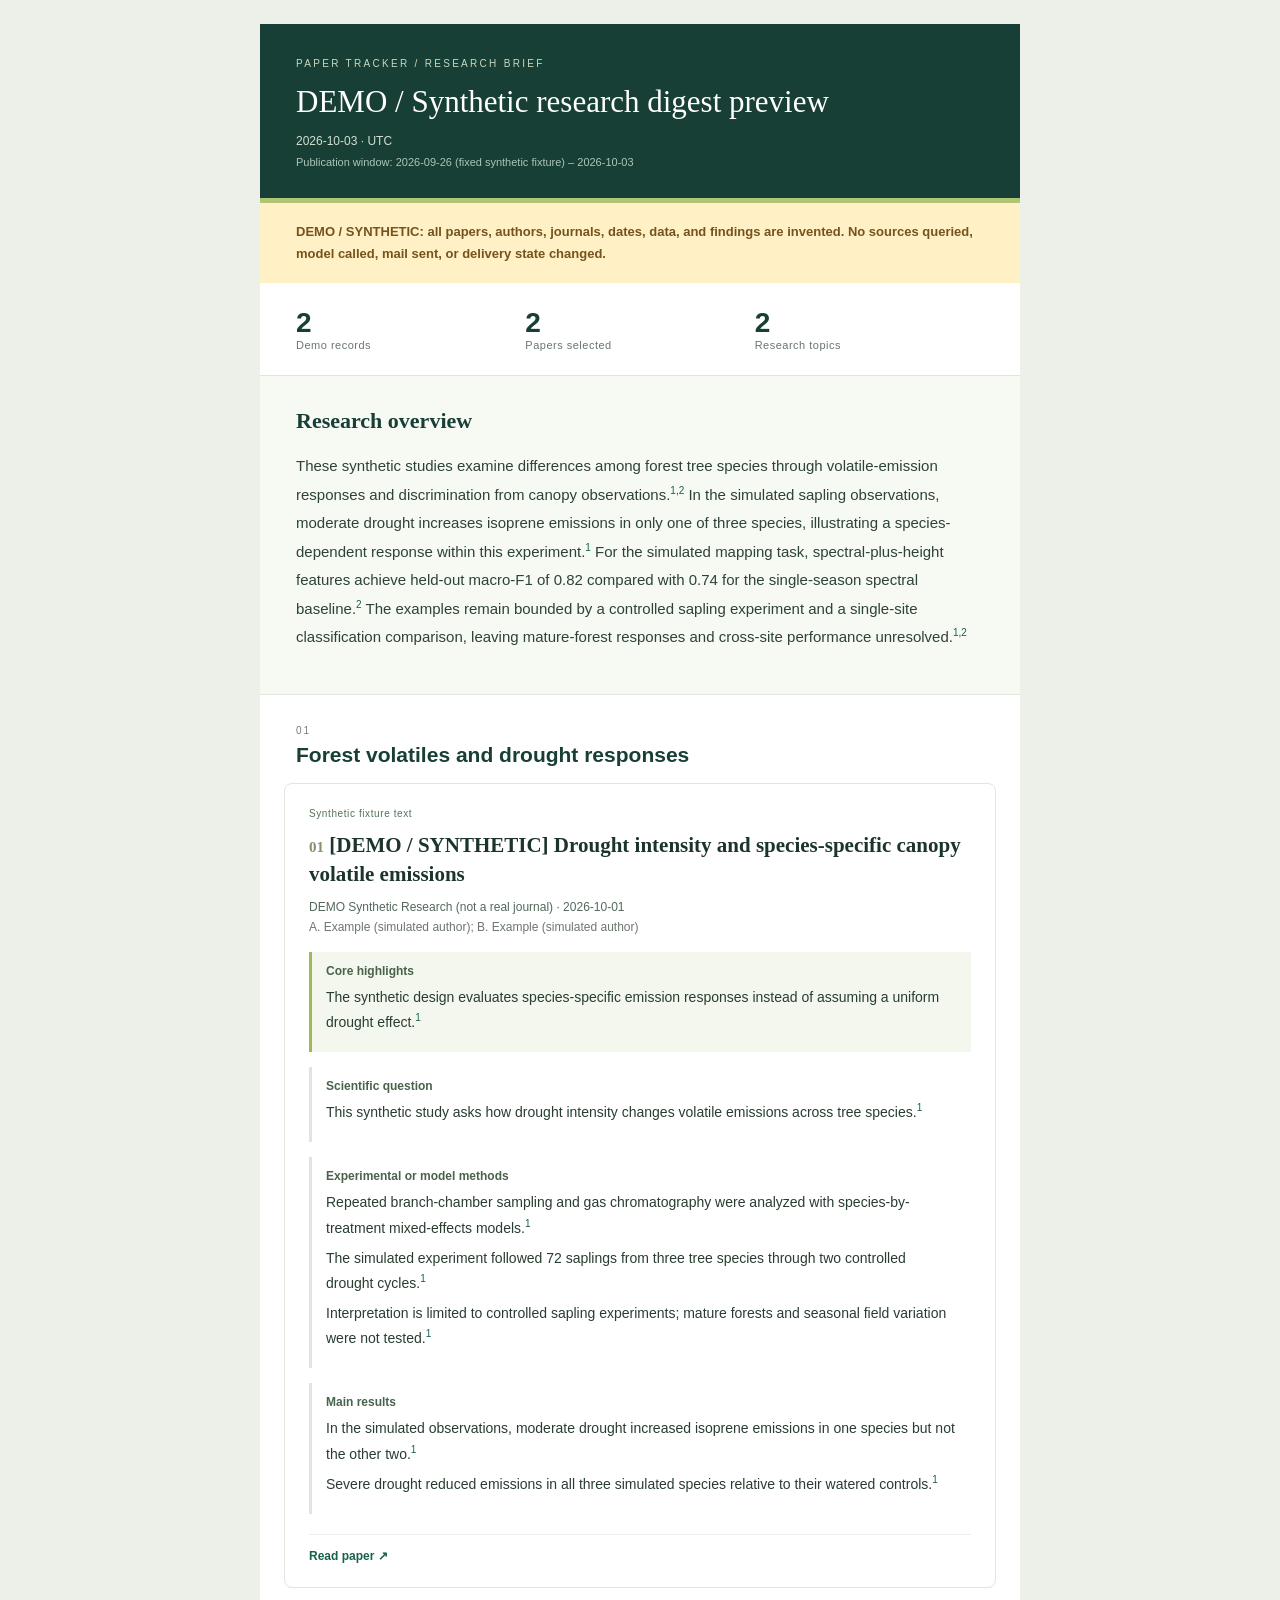
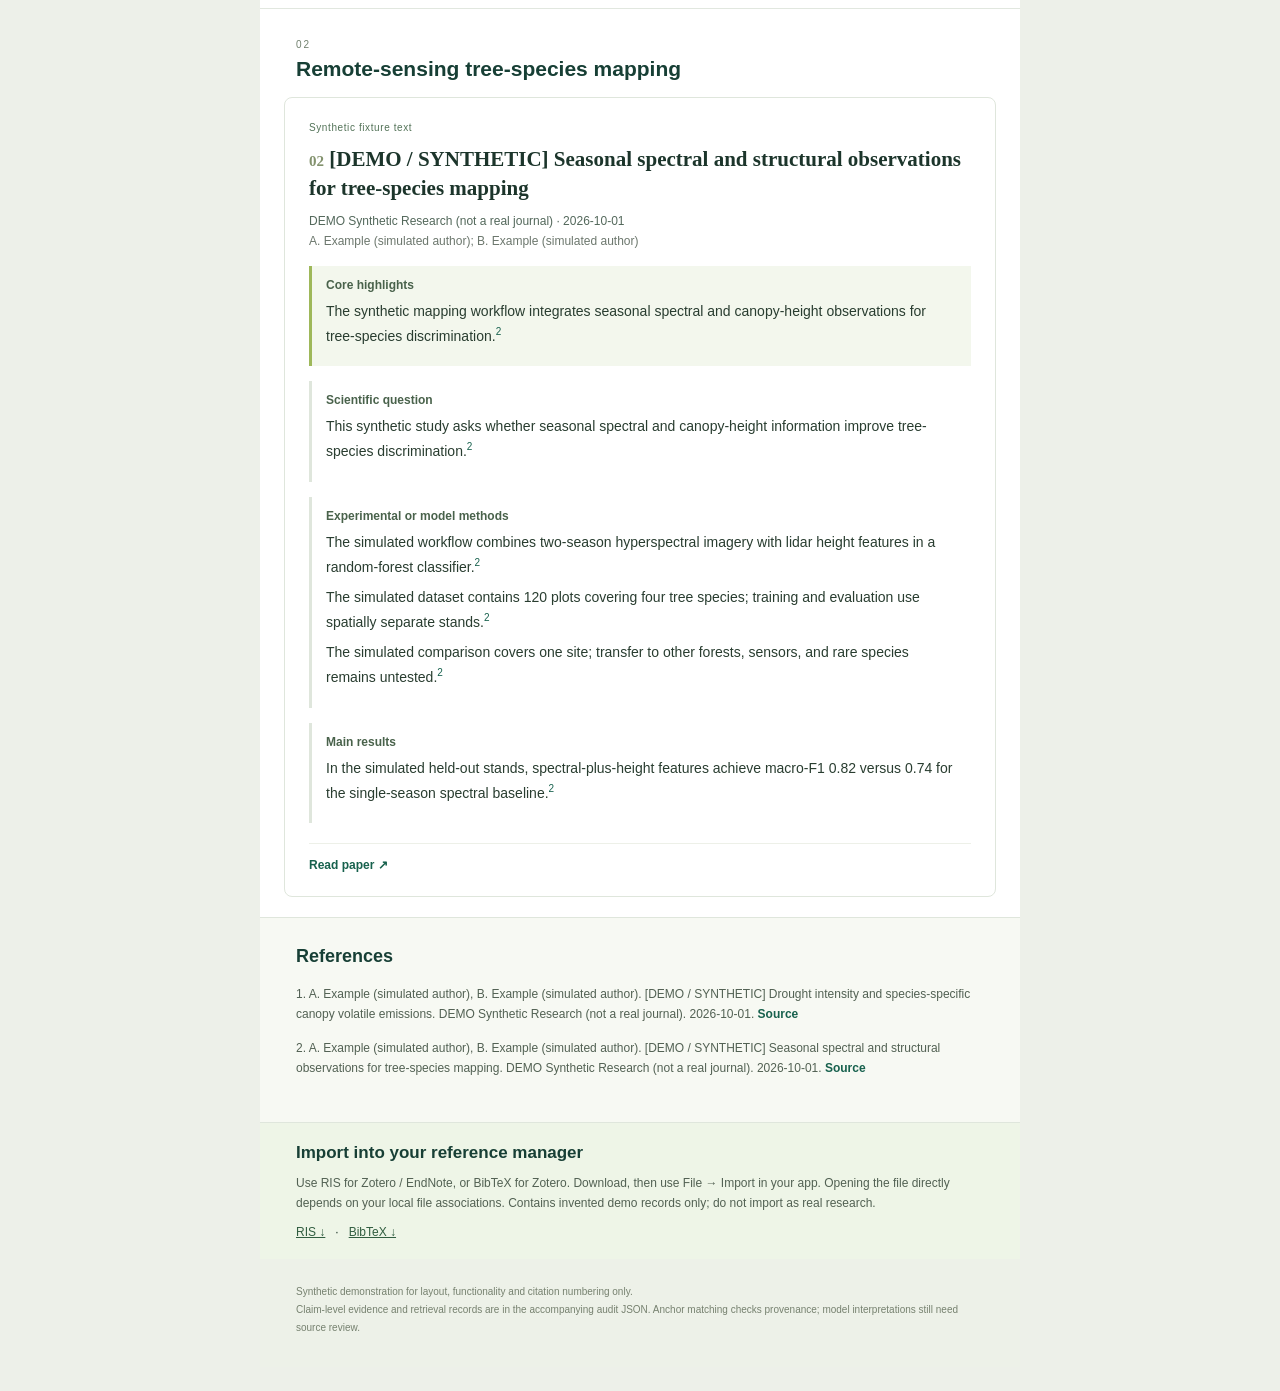
==== docs/preview/demo.en.html @ ffe812c1 "Release v2.1: topic calendars, required LLM setup, reference exports and live demo" ====
<!doctype html><html lang="en"><head><meta charset="utf-8" /><meta name="viewport" content="width=device-width, initial-scale=1" /><title>DEMO / Synthetic research digest preview</title></head><body style="margin:0;padding:0;background:#edf0e9;font-family:Arial,Helvetica,'Microsoft YaHei',sans-serif;color:#233a2c;overflow-wrap:anywhere;word-wrap:break-word"><div style="display:none;font-size:1px;line-height:1px;max-height:0;max-width:0;overflow:hidden;opacity:0">DEMO / Synthetic research digest preview · 2026-10-03 · UTC</div><table role="presentation" width="100%" cellpadding="0" cellspacing="0" style="background:#edf0e9"><tr><td align="center" style="padding:24px 8px"><table role="presentation" width="760" cellpadding="0" cellspacing="0" style="width:100%;max-width:760px;background:#ffffff;border-collapse:separate;table-layout:fixed"><tr><td style="padding:34px 36px 30px;background:#173f35;color:#ffffff;border-bottom:5px solid #b0c573"><p style="margin:0 0 13px;font-size:10px;letter-spacing:2.3px;color:#c9d8bd">PAPER TRACKER / RESEARCH BRIEF</p><h1 style="margin:0 0 12px;font-family:Georgia,'Microsoft YaHei',serif;font-size:31px;line-height:1.3;font-weight:500">DEMO / Synthetic research digest preview</h1><p style="margin:0 0 8px;color:#d5dfd0;font-size:12px">2026-10-03 · UTC</p><p style="margin:0;color:#acc6b4;font-size:11px">Publication window: 2026-09-26 (fixed synthetic fixture) – 2026-10-03</p></td></tr><tr><td style="padding:18px 36px;background:#fff0c5;color:#76531c;font-size:13px;line-height:1.7"><strong>DEMO / SYNTHETIC: all papers, authors, journals, dates, data, and findings are invented. No sources queried, model called, mail sent, or delivery state changed.</strong></td></tr><tr><td style="padding:24px 36px;border-bottom:1px solid #e1e7df"><table role="presentation" width="100%" cellpadding="0" cellspacing="0"><tr><td width="33%" style="vertical-align:top"><div style="font-size:28px;font-weight:700;color:#173f35">2</div><div style="font-size:11px;color:#68766d;letter-spacing:.5px">Demo records</div></td><td width="33%" style="vertical-align:top"><div style="font-size:28px;font-weight:700;color:#173f35">2</div><div style="font-size:11px;color:#68766d;letter-spacing:.5px">Papers selected</div></td><td width="33%" style="vertical-align:top"><div style="font-size:28px;font-weight:700;color:#173f35">2</div><div style="font-size:11px;color:#68766d;letter-spacing:.5px">Research topics</div></td></tr></table></td></tr><tr><td style="padding:32px 36px 28px;background:#f7f9f3"><h2 style="margin:0 0 18px;color:#173f35;font-size:22px;font-family:Georgia,serif">Research overview</h2><p style="margin:0 0 14px;line-height:1.9;font-size:15px;color:#2d4238">These synthetic studies examine differences among forest tree species through volatile-emission responses and discrimination from canopy observations.<sup style="font-size:10px;line-height:0;vertical-align:super"><a href="#ref-1" style="color:#17614d;text-decoration:none">1</a>,<a href="#ref-2" style="color:#17614d;text-decoration:none">2</a></sup> In the simulated sapling observations, moderate drought increases isoprene emissions in only one of three species, illustrating a species-dependent response within this experiment.<sup style="font-size:10px;line-height:0;vertical-align:super"><a href="#ref-1" style="color:#17614d;text-decoration:none">1</a></sup> For the simulated mapping task, spectral-plus-height features achieve held-out macro-F1 of 0.82 compared with 0.74 for the single-season spectral baseline.<sup style="font-size:10px;line-height:0;vertical-align:super"><a href="#ref-2" style="color:#17614d;text-decoration:none">2</a></sup> The examples remain bounded by a controlled sapling experiment and a single-site classification comparison, leaving mature-forest responses and cross-site performance unresolved.<sup style="font-size:10px;line-height:0;vertical-align:super"><a href="#ref-1" style="color:#17614d;text-decoration:none">1</a>,<a href="#ref-2" style="color:#17614d;text-decoration:none">2</a></sup></p></td></tr><tr><td style="padding:30px 36px 16px;border-top:1px solid #e1e7df"><div style="font-size:10px;color:#71806e;letter-spacing:2px">01</div><h2 style="margin:7px 0 0;font-size:21px;color:#173f35">Forest volatiles and drought responses</h2></td></tr><tr><td style="padding:0 24px 20px"><table role="presentation" width="100%" cellpadding="0" cellspacing="0" style="border:1px solid #dfe6dc;background:#ffffff;border-radius:8px"><tr><td style="padding:24px"><div style="font-size:10px;letter-spacing:.6px;color:#527257;margin-bottom:12px">Synthetic fixture text</div><h3 style="margin:0 0 10px;font-family:Georgia,serif;font-size:21px;line-height:1.4;color:#1c352b"><span style="color:#83926e;font-size:15px">01</span> <a href="https://example.org/demo/forest-bvoc" style="color:#1c352b;text-decoration:none">[DEMO / SYNTHETIC] Drought intensity and species-specific canopy volatile emissions</a></h3><p style="margin:0 0 6px;font-size:12px;color:#53685b">DEMO Synthetic Research (not a real journal) · 2026-10-01</p><p style="margin:0 0 18px;font-size:12px;color:#6c776d">A. Example (simulated author); B. Example (simulated author)</p><div style="margin:15px 0;padding:12px 14px;border-left:3px solid #9eb85a;background:#f3f7ed;"><h4 style="margin:0 0 7px;font-size:12px;color:#49624b">Core highlights</h4><p style="margin:5px 0;font-size:14px;line-height:1.8;color:#293d30">The synthetic design evaluates species-specific emission responses instead of assuming a uniform drought effect.<sup style="font-size:10px;line-height:0;vertical-align:super"><a href="#ref-1" style="color:#17614d;text-decoration:none">1</a></sup></p></div><div style="margin:15px 0;padding:12px 14px;border-left:3px solid #dfe6dc;"><h4 style="margin:0 0 7px;font-size:12px;color:#49624b">Scientific question</h4><p style="margin:5px 0;font-size:14px;line-height:1.8;color:#293d30">This synthetic study asks how drought intensity changes volatile emissions across tree species.<sup style="font-size:10px;line-height:0;vertical-align:super"><a href="#ref-1" style="color:#17614d;text-decoration:none">1</a></sup></p></div><div style="margin:15px 0;padding:12px 14px;border-left:3px solid #dfe6dc;"><h4 style="margin:0 0 7px;font-size:12px;color:#49624b">Experimental or model methods</h4><p style="margin:5px 0;font-size:14px;line-height:1.8;color:#293d30">Repeated branch-chamber sampling and gas chromatography were analyzed with species-by-treatment mixed-effects models.<sup style="font-size:10px;line-height:0;vertical-align:super"><a href="#ref-1" style="color:#17614d;text-decoration:none">1</a></sup></p><p style="margin:5px 0;font-size:14px;line-height:1.8;color:#293d30">The simulated experiment followed 72 saplings from three tree species through two controlled drought cycles.<sup style="font-size:10px;line-height:0;vertical-align:super"><a href="#ref-1" style="color:#17614d;text-decoration:none">1</a></sup></p><p style="margin:5px 0;font-size:14px;line-height:1.8;color:#293d30">Interpretation is limited to controlled sapling experiments; mature forests and seasonal field variation were not tested.<sup style="font-size:10px;line-height:0;vertical-align:super"><a href="#ref-1" style="color:#17614d;text-decoration:none">1</a></sup></p></div><div style="margin:15px 0;padding:12px 14px;border-left:3px solid #dfe6dc;"><h4 style="margin:0 0 7px;font-size:12px;color:#49624b">Main results</h4><p style="margin:5px 0;font-size:14px;line-height:1.8;color:#293d30">In the simulated observations, moderate drought increased isoprene emissions in one species but not the other two.<sup style="font-size:10px;line-height:0;vertical-align:super"><a href="#ref-1" style="color:#17614d;text-decoration:none">1</a></sup></p><p style="margin:5px 0;font-size:14px;line-height:1.8;color:#293d30">Severe drought reduced emissions in all three simulated species relative to their watered controls.<sup style="font-size:10px;line-height:0;vertical-align:super"><a href="#ref-1" style="color:#17614d;text-decoration:none">1</a></sup></p></div><p style="margin:20px 0 0;padding-top:14px;border-top:1px solid #edf0e8;font-size:12px"><a href="https://example.org/demo/forest-bvoc" style="color:#17614d;text-decoration:none;font-weight:600">Read paper ↗</a></p></td></tr></table></td></tr><tr><td style="padding:30px 36px 16px;border-top:1px solid #e1e7df"><div style="font-size:10px;color:#71806e;letter-spacing:2px">02</div><h2 style="margin:7px 0 0;font-size:21px;color:#173f35">Remote-sensing tree-species mapping</h2></td></tr><tr><td style="padding:0 24px 20px"><table role="presentation" width="100%" cellpadding="0" cellspacing="0" style="border:1px solid #dfe6dc;background:#ffffff;border-radius:8px"><tr><td style="padding:24px"><div style="font-size:10px;letter-spacing:.6px;color:#527257;margin-bottom:12px">Synthetic fixture text</div><h3 style="margin:0 0 10px;font-family:Georgia,serif;font-size:21px;line-height:1.4;color:#1c352b"><span style="color:#83926e;font-size:15px">02</span> <a href="https://example.org/demo/canopy-species" style="color:#1c352b;text-decoration:none">[DEMO / SYNTHETIC] Seasonal spectral and structural observations for tree-species mapping</a></h3><p style="margin:0 0 6px;font-size:12px;color:#53685b">DEMO Synthetic Research (not a real journal) · 2026-10-01</p><p style="margin:0 0 18px;font-size:12px;color:#6c776d">A. Example (simulated author); B. Example (simulated author)</p><div style="margin:15px 0;padding:12px 14px;border-left:3px solid #9eb85a;background:#f3f7ed;"><h4 style="margin:0 0 7px;font-size:12px;color:#49624b">Core highlights</h4><p style="margin:5px 0;font-size:14px;line-height:1.8;color:#293d30">The synthetic mapping workflow integrates seasonal spectral and canopy-height observations for tree-species discrimination.<sup style="font-size:10px;line-height:0;vertical-align:super"><a href="#ref-2" style="color:#17614d;text-decoration:none">2</a></sup></p></div><div style="margin:15px 0;padding:12px 14px;border-left:3px solid #dfe6dc;"><h4 style="margin:0 0 7px;font-size:12px;color:#49624b">Scientific question</h4><p style="margin:5px 0;font-size:14px;line-height:1.8;color:#293d30">This synthetic study asks whether seasonal spectral and canopy-height information improve tree-species discrimination.<sup style="font-size:10px;line-height:0;vertical-align:super"><a href="#ref-2" style="color:#17614d;text-decoration:none">2</a></sup></p></div><div style="margin:15px 0;padding:12px 14px;border-left:3px solid #dfe6dc;"><h4 style="margin:0 0 7px;font-size:12px;color:#49624b">Experimental or model methods</h4><p style="margin:5px 0;font-size:14px;line-height:1.8;color:#293d30">The simulated workflow combines two-season hyperspectral imagery with lidar height features in a random-forest classifier.<sup style="font-size:10px;line-height:0;vertical-align:super"><a href="#ref-2" style="color:#17614d;text-decoration:none">2</a></sup></p><p style="margin:5px 0;font-size:14px;line-height:1.8;color:#293d30">The simulated dataset contains 120 plots covering four tree species; training and evaluation use spatially separate stands.<sup style="font-size:10px;line-height:0;vertical-align:super"><a href="#ref-2" style="color:#17614d;text-decoration:none">2</a></sup></p><p style="margin:5px 0;font-size:14px;line-height:1.8;color:#293d30">The simulated comparison covers one site; transfer to other forests, sensors, and rare species remains untested.<sup style="font-size:10px;line-height:0;vertical-align:super"><a href="#ref-2" style="color:#17614d;text-decoration:none">2</a></sup></p></div><div style="margin:15px 0;padding:12px 14px;border-left:3px solid #dfe6dc;"><h4 style="margin:0 0 7px;font-size:12px;color:#49624b">Main results</h4><p style="margin:5px 0;font-size:14px;line-height:1.8;color:#293d30">In the simulated held-out stands, spectral-plus-height features achieve macro-F1 0.82 versus 0.74 for the single-season spectral baseline.<sup style="font-size:10px;line-height:0;vertical-align:super"><a href="#ref-2" style="color:#17614d;text-decoration:none">2</a></sup></p></div><p style="margin:20px 0 0;padding-top:14px;border-top:1px solid #edf0e8;font-size:12px"><a href="https://example.org/demo/canopy-species" style="color:#17614d;text-decoration:none;font-weight:600">Read paper ↗</a></p></td></tr></table></td></tr><tr><td style="padding:28px 36px 30px;background:#f7f9f3;border-top:1px solid #dfe6dc"><h2 style="margin:0 0 17px;font-size:18px;color:#173f35">References</h2><p id="ref-1" style="margin:0 0 13px;font-size:12px;line-height:1.7;color:#526153">1. A. Example (simulated author), B. Example (simulated author). [DEMO / SYNTHETIC] Drought intensity and species-specific canopy volatile emissions. DEMO Synthetic Research (not a real journal). 2026-10-01. <a href="https://example.org/demo/forest-bvoc" style="color:#17614d;text-decoration:none;font-weight:600">Source</a></p><p id="ref-2" style="margin:0 0 13px;font-size:12px;line-height:1.7;color:#526153">2. A. Example (simulated author), B. Example (simulated author). [DEMO / SYNTHETIC] Seasonal spectral and structural observations for tree-species mapping. DEMO Synthetic Research (not a real journal). 2026-10-01. <a href="https://example.org/demo/canopy-species" style="color:#17614d;text-decoration:none;font-weight:600">Source</a></p></td></tr><tr><td style="padding:20px 36px;background:#eef5e7;border-top:1px solid #dfe6dc"><h2 style="margin:0 0 10px;font-size:17px;color:#173f35">Import into your reference manager</h2><p style="margin:0 0 12px;font-size:12px;line-height:1.7;color:#526153">Use RIS for Zotero / EndNote, or BibTeX for Zotero. Download, then use File → Import in your app. Opening the file directly depends on your local file associations. Contains invented demo records only; do not import as real research.</p><p style="margin:0;font-size:12px;overflow-wrap:anywhere"><a download href="demo.en.ris" style="color:#315d40">RIS ↓</a> &nbsp; · &nbsp; <a download href="demo.en.bib" style="color:#315d40">BibTeX ↓</a></p></td></tr><tr><td style="padding:24px 36px 30px;background:#edf1e8;font-size:10px;line-height:1.8;color:#76816f">Synthetic demonstration for layout, functionality and citation numbering only.<br />Claim-level evidence and retrieval records are in the accompanying audit JSON. Anchor matching checks provenance; model interpretations still need source review.</td></tr></table></td></tr></table></body></html>
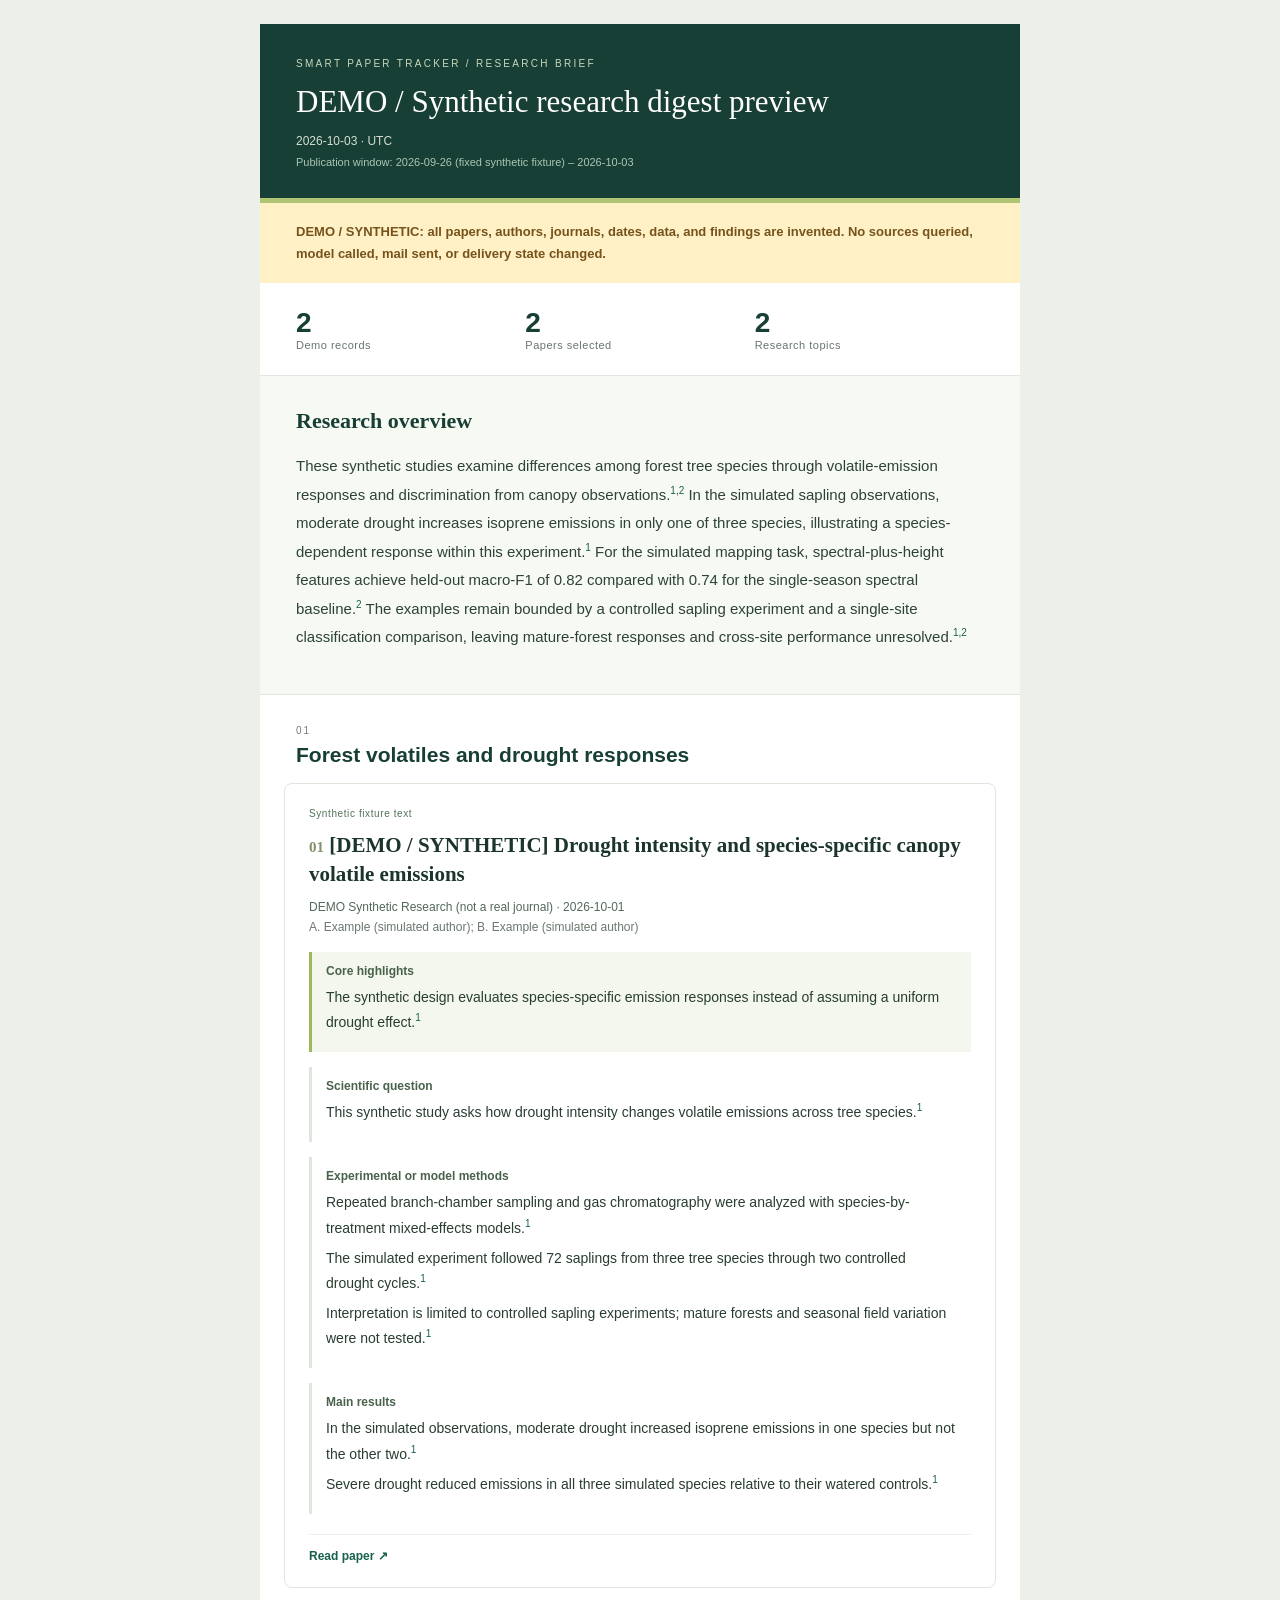
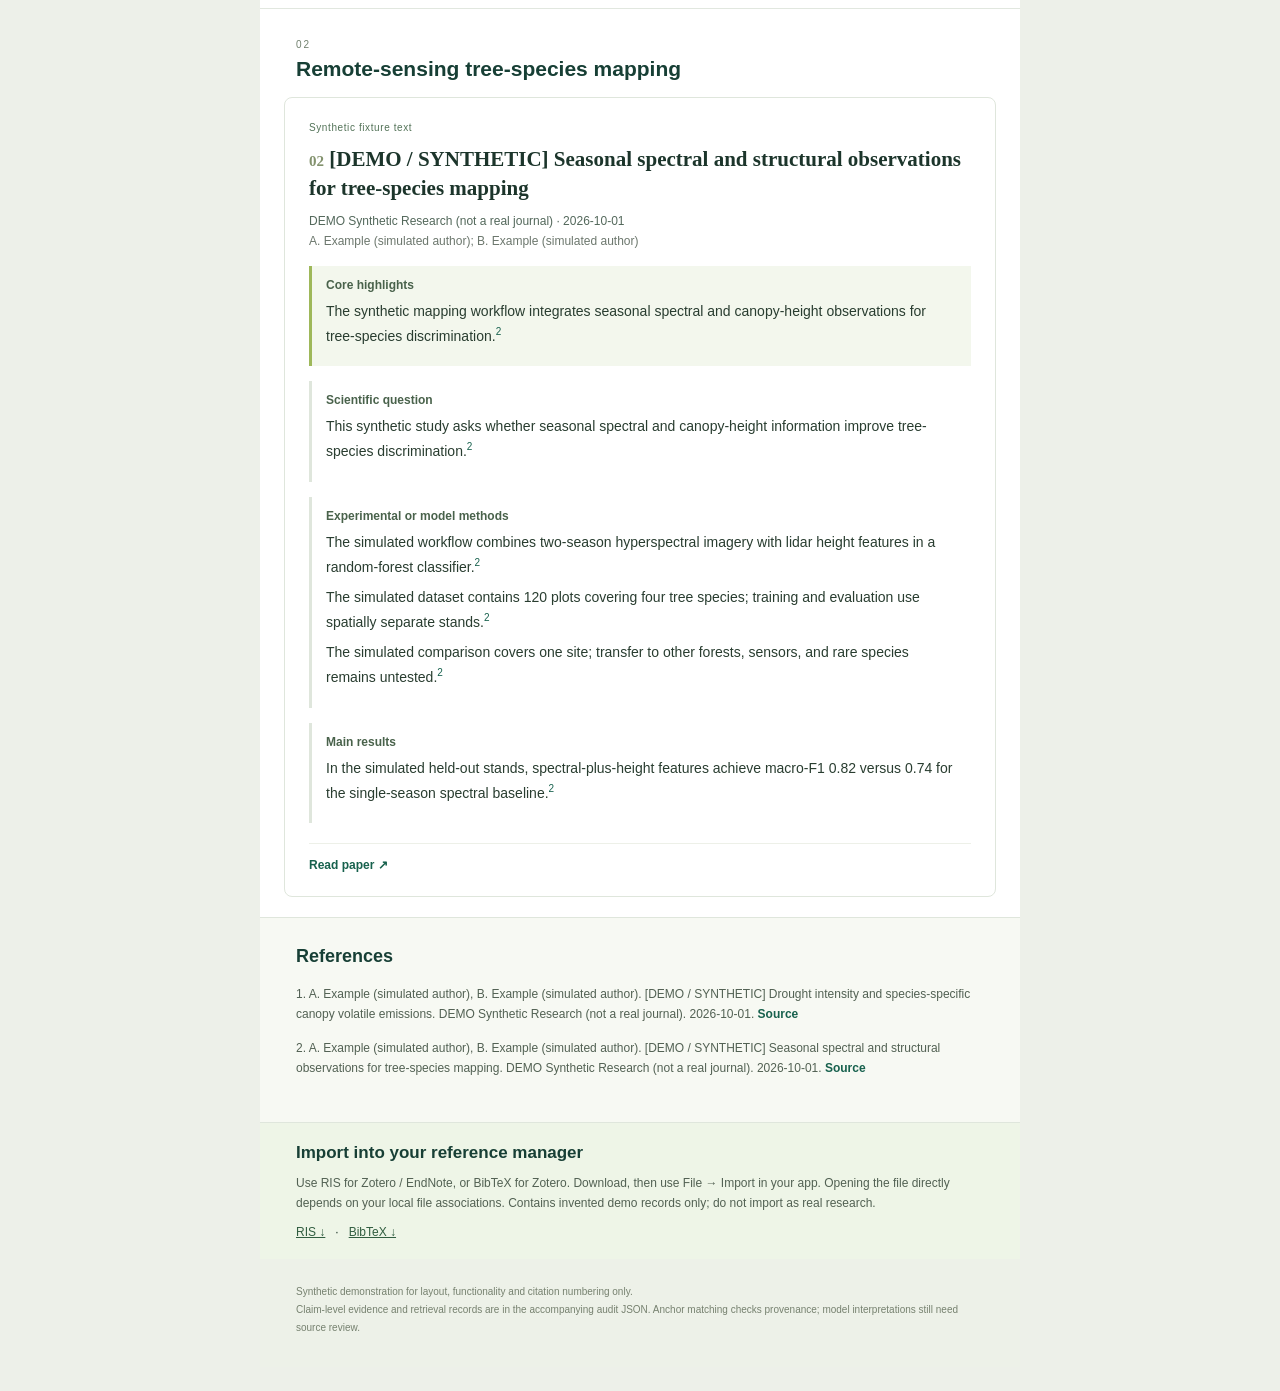
==== commit fc367467: "Brand project as Smart Paper Tracker with original logo" ====
--- a/docs/preview/demo.en.html
+++ b/docs/preview/demo.en.html
@@ -1 +1 @@
-<!doctype html><html lang="en"><head><meta charset="utf-8" /><meta name="viewport" content="width=device-width, initial-scale=1" /><title>DEMO / Synthetic research digest preview</title></head><body style="margin:0;padding:0;background:#edf0e9;font-family:Arial,Helvetica,'Microsoft YaHei',sans-serif;color:#233a2c;overflow-wrap:anywhere;word-wrap:break-word"><div style="display:none;font-size:1px;line-height:1px;max-height:0;max-width:0;overflow:hidden;opacity:0">DEMO / Synthetic research digest preview · 2026-10-03 · UTC</div><table role="presentation" width="100%" cellpadding="0" cellspacing="0" style="background:#edf0e9"><tr><td align="center" style="padding:24px 8px"><table role="presentation" width="760" cellpadding="0" cellspacing="0" style="width:100%;max-width:760px;background:#ffffff;border-collapse:separate;table-layout:fixed"><tr><td style="padding:34px 36px 30px;background:#173f35;color:#ffffff;border-bottom:5px solid #b0c573"><p style="margin:0 0 13px;font-size:10px;letter-spacing:2.3px;color:#c9d8bd">PAPER TRACKER / RESEARCH BRIEF</p><h1 style="margin:0 0 12px;font-family:Georgia,'Microsoft YaHei',serif;font-size:31px;line-height:1.3;font-weight:500">DEMO / Synthetic research digest preview</h1><p style="margin:0 0 8px;color:#d5dfd0;font-size:12px">2026-10-03 · UTC</p><p style="margin:0;color:#acc6b4;font-size:11px">Publication window: 2026-09-26 (fixed synthetic fixture) – 2026-10-03</p></td></tr><tr><td style="padding:18px 36px;background:#fff0c5;color:#76531c;font-size:13px;line-height:1.7"><strong>DEMO / SYNTHETIC: all papers, authors, journals, dates, data, and findings are invented. No sources queried, model called, mail sent, or delivery state changed.</strong></td></tr><tr><td style="padding:24px 36px;border-bottom:1px solid #e1e7df"><table role="presentation" width="100%" cellpadding="0" cellspacing="0"><tr><td width="33%" style="vertical-align:top"><div style="font-size:28px;font-weight:700;color:#173f35">2</div><div style="font-size:11px;color:#68766d;letter-spacing:.5px">Demo records</div></td><td width="33%" style="vertical-align:top"><div style="font-size:28px;font-weight:700;color:#173f35">2</div><div style="font-size:11px;color:#68766d;letter-spacing:.5px">Papers selected</div></td><td width="33%" style="vertical-align:top"><div style="font-size:28px;font-weight:700;color:#173f35">2</div><div style="font-size:11px;color:#68766d;letter-spacing:.5px">Research topics</div></td></tr></table></td></tr><tr><td style="padding:32px 36px 28px;background:#f7f9f3"><h2 style="margin:0 0 18px;color:#173f35;font-size:22px;font-family:Georgia,serif">Research overview</h2><p style="margin:0 0 14px;line-height:1.9;font-size:15px;color:#2d4238">These synthetic studies examine differences among forest tree species through volatile-emission responses and discrimination from canopy observations.<sup style="font-size:10px;line-height:0;vertical-align:super"><a href="#ref-1" style="color:#17614d;text-decoration:none">1</a>,<a href="#ref-2" style="color:#17614d;text-decoration:none">2</a></sup> In the simulated sapling observations, moderate drought increases isoprene emissions in only one of three species, illustrating a species-dependent response within this experiment.<sup style="font-size:10px;line-height:0;vertical-align:super"><a href="#ref-1" style="color:#17614d;text-decoration:none">1</a></sup> For the simulated mapping task, spectral-plus-height features achieve held-out macro-F1 of 0.82 compared with 0.74 for the single-season spectral baseline.<sup style="font-size:10px;line-height:0;vertical-align:super"><a href="#ref-2" style="color:#17614d;text-decoration:none">2</a></sup> The examples remain bounded by a controlled sapling experiment and a single-site classification comparison, leaving mature-forest responses and cross-site performance unresolved.<sup style="font-size:10px;line-height:0;vertical-align:super"><a href="#ref-1" style="color:#17614d;text-decoration:none">1</a>,<a href="#ref-2" style="color:#17614d;text-decoration:none">2</a></sup></p></td></tr><tr><td style="padding:30px 36px 16px;border-top:1px solid #e1e7df"><div style="font-size:10px;color:#71806e;letter-spacing:2px">01</div><h2 style="margin:7px 0 0;font-size:21px;color:#173f35">Forest volatiles and drought responses</h2></td></tr><tr><td style="padding:0 24px 20px"><table role="presentation" width="100%" cellpadding="0" cellspacing="0" style="border:1px solid #dfe6dc;background:#ffffff;border-radius:8px"><tr><td style="padding:24px"><div style="font-size:10px;letter-spacing:.6px;color:#527257;margin-bottom:12px">Synthetic fixture text</div><h3 style="margin:0 0 10px;font-family:Georgia,serif;font-size:21px;line-height:1.4;color:#1c352b"><span style="color:#83926e;font-size:15px">01</span> <a href="https://example.org/demo/forest-bvoc" style="color:#1c352b;text-decoration:none">[DEMO / SYNTHETIC] Drought intensity and species-specific canopy volatile emissions</a></h3><p style="margin:0 0 6px;font-size:12px;color:#53685b">DEMO Synthetic Research (not a real journal) · 2026-10-01</p><p style="margin:0 0 18px;font-size:12px;color:#6c776d">A. Example (simulated author); B. Example (simulated author)</p><div style="margin:15px 0;padding:12px 14px;border-left:3px solid #9eb85a;background:#f3f7ed;"><h4 style="margin:0 0 7px;font-size:12px;color:#49624b">Core highlights</h4><p style="margin:5px 0;font-size:14px;line-height:1.8;color:#293d30">The synthetic design evaluates species-specific emission responses instead of assuming a uniform drought effect.<sup style="font-size:10px;line-height:0;vertical-align:super"><a href="#ref-1" style="color:#17614d;text-decoration:none">1</a></sup></p></div><div style="margin:15px 0;padding:12px 14px;border-left:3px solid #dfe6dc;"><h4 style="margin:0 0 7px;font-size:12px;color:#49624b">Scientific question</h4><p style="margin:5px 0;font-size:14px;line-height:1.8;color:#293d30">This synthetic study asks how drought intensity changes volatile emissions across tree species.<sup style="font-size:10px;line-height:0;vertical-align:super"><a href="#ref-1" style="color:#17614d;text-decoration:none">1</a></sup></p></div><div style="margin:15px 0;padding:12px 14px;border-left:3px solid #dfe6dc;"><h4 style="margin:0 0 7px;font-size:12px;color:#49624b">Experimental or model methods</h4><p style="margin:5px 0;font-size:14px;line-height:1.8;color:#293d30">Repeated branch-chamber sampling and gas chromatography were analyzed with species-by-treatment mixed-effects models.<sup style="font-size:10px;line-height:0;vertical-align:super"><a href="#ref-1" style="color:#17614d;text-decoration:none">1</a></sup></p><p style="margin:5px 0;font-size:14px;line-height:1.8;color:#293d30">The simulated experiment followed 72 saplings from three tree species through two controlled drought cycles.<sup style="font-size:10px;line-height:0;vertical-align:super"><a href="#ref-1" style="color:#17614d;text-decoration:none">1</a></sup></p><p style="margin:5px 0;font-size:14px;line-height:1.8;color:#293d30">Interpretation is limited to controlled sapling experiments; mature forests and seasonal field variation were not tested.<sup style="font-size:10px;line-height:0;vertical-align:super"><a href="#ref-1" style="color:#17614d;text-decoration:none">1</a></sup></p></div><div style="margin:15px 0;padding:12px 14px;border-left:3px solid #dfe6dc;"><h4 style="margin:0 0 7px;font-size:12px;color:#49624b">Main results</h4><p style="margin:5px 0;font-size:14px;line-height:1.8;color:#293d30">In the simulated observations, moderate drought increased isoprene emissions in one species but not the other two.<sup style="font-size:10px;line-height:0;vertical-align:super"><a href="#ref-1" style="color:#17614d;text-decoration:none">1</a></sup></p><p style="margin:5px 0;font-size:14px;line-height:1.8;color:#293d30">Severe drought reduced emissions in all three simulated species relative to their watered controls.<sup style="font-size:10px;line-height:0;vertical-align:super"><a href="#ref-1" style="color:#17614d;text-decoration:none">1</a></sup></p></div><p style="margin:20px 0 0;padding-top:14px;border-top:1px solid #edf0e8;font-size:12px"><a href="https://example.org/demo/forest-bvoc" style="color:#17614d;text-decoration:none;font-weight:600">Read paper ↗</a></p></td></tr></table></td></tr><tr><td style="padding:30px 36px 16px;border-top:1px solid #e1e7df"><div style="font-size:10px;color:#71806e;letter-spacing:2px">02</div><h2 style="margin:7px 0 0;font-size:21px;color:#173f35">Remote-sensing tree-species mapping</h2></td></tr><tr><td style="padding:0 24px 20px"><table role="presentation" width="100%" cellpadding="0" cellspacing="0" style="border:1px solid #dfe6dc;background:#ffffff;border-radius:8px"><tr><td style="padding:24px"><div style="font-size:10px;letter-spacing:.6px;color:#527257;margin-bottom:12px">Synthetic fixture text</div><h3 style="margin:0 0 10px;font-family:Georgia,serif;font-size:21px;line-height:1.4;color:#1c352b"><span style="color:#83926e;font-size:15px">02</span> <a href="https://example.org/demo/canopy-species" style="color:#1c352b;text-decoration:none">[DEMO / SYNTHETIC] Seasonal spectral and structural observations for tree-species mapping</a></h3><p style="margin:0 0 6px;font-size:12px;color:#53685b">DEMO Synthetic Research (not a real journal) · 2026-10-01</p><p style="margin:0 0 18px;font-size:12px;color:#6c776d">A. Example (simulated author); B. Example (simulated author)</p><div style="margin:15px 0;padding:12px 14px;border-left:3px solid #9eb85a;background:#f3f7ed;"><h4 style="margin:0 0 7px;font-size:12px;color:#49624b">Core highlights</h4><p style="margin:5px 0;font-size:14px;line-height:1.8;color:#293d30">The synthetic mapping workflow integrates seasonal spectral and canopy-height observations for tree-species discrimination.<sup style="font-size:10px;line-height:0;vertical-align:super"><a href="#ref-2" style="color:#17614d;text-decoration:none">2</a></sup></p></div><div style="margin:15px 0;padding:12px 14px;border-left:3px solid #dfe6dc;"><h4 style="margin:0 0 7px;font-size:12px;color:#49624b">Scientific question</h4><p style="margin:5px 0;font-size:14px;line-height:1.8;color:#293d30">This synthetic study asks whether seasonal spectral and canopy-height information improve tree-species discrimination.<sup style="font-size:10px;line-height:0;vertical-align:super"><a href="#ref-2" style="color:#17614d;text-decoration:none">2</a></sup></p></div><div style="margin:15px 0;padding:12px 14px;border-left:3px solid #dfe6dc;"><h4 style="margin:0 0 7px;font-size:12px;color:#49624b">Experimental or model methods</h4><p style="margin:5px 0;font-size:14px;line-height:1.8;color:#293d30">The simulated workflow combines two-season hyperspectral imagery with lidar height features in a random-forest classifier.<sup style="font-size:10px;line-height:0;vertical-align:super"><a href="#ref-2" style="color:#17614d;text-decoration:none">2</a></sup></p><p style="margin:5px 0;font-size:14px;line-height:1.8;color:#293d30">The simulated dataset contains 120 plots covering four tree species; training and evaluation use spatially separate stands.<sup style="font-size:10px;line-height:0;vertical-align:super"><a href="#ref-2" style="color:#17614d;text-decoration:none">2</a></sup></p><p style="margin:5px 0;font-size:14px;line-height:1.8;color:#293d30">The simulated comparison covers one site; transfer to other forests, sensors, and rare species remains untested.<sup style="font-size:10px;line-height:0;vertical-align:super"><a href="#ref-2" style="color:#17614d;text-decoration:none">2</a></sup></p></div><div style="margin:15px 0;padding:12px 14px;border-left:3px solid #dfe6dc;"><h4 style="margin:0 0 7px;font-size:12px;color:#49624b">Main results</h4><p style="margin:5px 0;font-size:14px;line-height:1.8;color:#293d30">In the simulated held-out stands, spectral-plus-height features achieve macro-F1 0.82 versus 0.74 for the single-season spectral baseline.<sup style="font-size:10px;line-height:0;vertical-align:super"><a href="#ref-2" style="color:#17614d;text-decoration:none">2</a></sup></p></div><p style="margin:20px 0 0;padding-top:14px;border-top:1px solid #edf0e8;font-size:12px"><a href="https://example.org/demo/canopy-species" style="color:#17614d;text-decoration:none;font-weight:600">Read paper ↗</a></p></td></tr></table></td></tr><tr><td style="padding:28px 36px 30px;background:#f7f9f3;border-top:1px solid #dfe6dc"><h2 style="margin:0 0 17px;font-size:18px;color:#173f35">References</h2><p id="ref-1" style="margin:0 0 13px;font-size:12px;line-height:1.7;color:#526153">1. A. Example (simulated author), B. Example (simulated author). [DEMO / SYNTHETIC] Drought intensity and species-specific canopy volatile emissions. DEMO Synthetic Research (not a real journal). 2026-10-01. <a href="https://example.org/demo/forest-bvoc" style="color:#17614d;text-decoration:none;font-weight:600">Source</a></p><p id="ref-2" style="margin:0 0 13px;font-size:12px;line-height:1.7;color:#526153">2. A. Example (simulated author), B. Example (simulated author). [DEMO / SYNTHETIC] Seasonal spectral and structural observations for tree-species mapping. DEMO Synthetic Research (not a real journal). 2026-10-01. <a href="https://example.org/demo/canopy-species" style="color:#17614d;text-decoration:none;font-weight:600">Source</a></p></td></tr><tr><td style="padding:20px 36px;background:#eef5e7;border-top:1px solid #dfe6dc"><h2 style="margin:0 0 10px;font-size:17px;color:#173f35">Import into your reference manager</h2><p style="margin:0 0 12px;font-size:12px;line-height:1.7;color:#526153">Use RIS for Zotero / EndNote, or BibTeX for Zotero. Download, then use File → Import in your app. Opening the file directly depends on your local file associations. Contains invented demo records only; do not import as real research.</p><p style="margin:0;font-size:12px;overflow-wrap:anywhere"><a download href="demo.en.ris" style="color:#315d40">RIS ↓</a> &nbsp; · &nbsp; <a download href="demo.en.bib" style="color:#315d40">BibTeX ↓</a></p></td></tr><tr><td style="padding:24px 36px 30px;background:#edf1e8;font-size:10px;line-height:1.8;color:#76816f">Synthetic demonstration for layout, functionality and citation numbering only.<br />Claim-level evidence and retrieval records are in the accompanying audit JSON. Anchor matching checks provenance; model interpretations still need source review.</td></tr></table></td></tr></table></body></html>+<!doctype html><html lang="en"><head><meta charset="utf-8" /><meta name="viewport" content="width=device-width, initial-scale=1" /><title>DEMO / Synthetic research digest preview</title></head><body style="margin:0;padding:0;background:#edf0e9;font-family:Arial,Helvetica,'Microsoft YaHei',sans-serif;color:#233a2c;overflow-wrap:anywhere;word-wrap:break-word"><div style="display:none;font-size:1px;line-height:1px;max-height:0;max-width:0;overflow:hidden;opacity:0">DEMO / Synthetic research digest preview · 2026-10-03 · UTC</div><table role="presentation" width="100%" cellpadding="0" cellspacing="0" style="background:#edf0e9"><tr><td align="center" style="padding:24px 8px"><table role="presentation" width="760" cellpadding="0" cellspacing="0" style="width:100%;max-width:760px;background:#ffffff;border-collapse:separate;table-layout:fixed"><tr><td style="padding:34px 36px 30px;background:#173f35;color:#ffffff;border-bottom:5px solid #b0c573"><p style="margin:0 0 13px;font-size:10px;letter-spacing:2.3px;color:#c9d8bd">SMART PAPER TRACKER / RESEARCH BRIEF</p><h1 style="margin:0 0 12px;font-family:Georgia,'Microsoft YaHei',serif;font-size:31px;line-height:1.3;font-weight:500">DEMO / Synthetic research digest preview</h1><p style="margin:0 0 8px;color:#d5dfd0;font-size:12px">2026-10-03 · UTC</p><p style="margin:0;color:#acc6b4;font-size:11px">Publication window: 2026-09-26 (fixed synthetic fixture) – 2026-10-03</p></td></tr><tr><td style="padding:18px 36px;background:#fff0c5;color:#76531c;font-size:13px;line-height:1.7"><strong>DEMO / SYNTHETIC: all papers, authors, journals, dates, data, and findings are invented. No sources queried, model called, mail sent, or delivery state changed.</strong></td></tr><tr><td style="padding:24px 36px;border-bottom:1px solid #e1e7df"><table role="presentation" width="100%" cellpadding="0" cellspacing="0"><tr><td width="33%" style="vertical-align:top"><div style="font-size:28px;font-weight:700;color:#173f35">2</div><div style="font-size:11px;color:#68766d;letter-spacing:.5px">Demo records</div></td><td width="33%" style="vertical-align:top"><div style="font-size:28px;font-weight:700;color:#173f35">2</div><div style="font-size:11px;color:#68766d;letter-spacing:.5px">Papers selected</div></td><td width="33%" style="vertical-align:top"><div style="font-size:28px;font-weight:700;color:#173f35">2</div><div style="font-size:11px;color:#68766d;letter-spacing:.5px">Research topics</div></td></tr></table></td></tr><tr><td style="padding:32px 36px 28px;background:#f7f9f3"><h2 style="margin:0 0 18px;color:#173f35;font-size:22px;font-family:Georgia,serif">Research overview</h2><p style="margin:0 0 14px;line-height:1.9;font-size:15px;color:#2d4238">These synthetic studies examine differences among forest tree species through volatile-emission responses and discrimination from canopy observations.<sup style="font-size:10px;line-height:0;vertical-align:super"><a href="#ref-1" style="color:#17614d;text-decoration:none">1</a>,<a href="#ref-2" style="color:#17614d;text-decoration:none">2</a></sup> In the simulated sapling observations, moderate drought increases isoprene emissions in only one of three species, illustrating a species-dependent response within this experiment.<sup style="font-size:10px;line-height:0;vertical-align:super"><a href="#ref-1" style="color:#17614d;text-decoration:none">1</a></sup> For the simulated mapping task, spectral-plus-height features achieve held-out macro-F1 of 0.82 compared with 0.74 for the single-season spectral baseline.<sup style="font-size:10px;line-height:0;vertical-align:super"><a href="#ref-2" style="color:#17614d;text-decoration:none">2</a></sup> The examples remain bounded by a controlled sapling experiment and a single-site classification comparison, leaving mature-forest responses and cross-site performance unresolved.<sup style="font-size:10px;line-height:0;vertical-align:super"><a href="#ref-1" style="color:#17614d;text-decoration:none">1</a>,<a href="#ref-2" style="color:#17614d;text-decoration:none">2</a></sup></p></td></tr><tr><td style="padding:30px 36px 16px;border-top:1px solid #e1e7df"><div style="font-size:10px;color:#71806e;letter-spacing:2px">01</div><h2 style="margin:7px 0 0;font-size:21px;color:#173f35">Forest volatiles and drought responses</h2></td></tr><tr><td style="padding:0 24px 20px"><table role="presentation" width="100%" cellpadding="0" cellspacing="0" style="border:1px solid #dfe6dc;background:#ffffff;border-radius:8px"><tr><td style="padding:24px"><div style="font-size:10px;letter-spacing:.6px;color:#527257;margin-bottom:12px">Synthetic fixture text</div><h3 style="margin:0 0 10px;font-family:Georgia,serif;font-size:21px;line-height:1.4;color:#1c352b"><span style="color:#83926e;font-size:15px">01</span> <a href="https://example.org/demo/forest-bvoc" style="color:#1c352b;text-decoration:none">[DEMO / SYNTHETIC] Drought intensity and species-specific canopy volatile emissions</a></h3><p style="margin:0 0 6px;font-size:12px;color:#53685b">DEMO Synthetic Research (not a real journal) · 2026-10-01</p><p style="margin:0 0 18px;font-size:12px;color:#6c776d">A. Example (simulated author); B. Example (simulated author)</p><div style="margin:15px 0;padding:12px 14px;border-left:3px solid #9eb85a;background:#f3f7ed;"><h4 style="margin:0 0 7px;font-size:12px;color:#49624b">Core highlights</h4><p style="margin:5px 0;font-size:14px;line-height:1.8;color:#293d30">The synthetic design evaluates species-specific emission responses instead of assuming a uniform drought effect.<sup style="font-size:10px;line-height:0;vertical-align:super"><a href="#ref-1" style="color:#17614d;text-decoration:none">1</a></sup></p></div><div style="margin:15px 0;padding:12px 14px;border-left:3px solid #dfe6dc;"><h4 style="margin:0 0 7px;font-size:12px;color:#49624b">Scientific question</h4><p style="margin:5px 0;font-size:14px;line-height:1.8;color:#293d30">This synthetic study asks how drought intensity changes volatile emissions across tree species.<sup style="font-size:10px;line-height:0;vertical-align:super"><a href="#ref-1" style="color:#17614d;text-decoration:none">1</a></sup></p></div><div style="margin:15px 0;padding:12px 14px;border-left:3px solid #dfe6dc;"><h4 style="margin:0 0 7px;font-size:12px;color:#49624b">Experimental or model methods</h4><p style="margin:5px 0;font-size:14px;line-height:1.8;color:#293d30">Repeated branch-chamber sampling and gas chromatography were analyzed with species-by-treatment mixed-effects models.<sup style="font-size:10px;line-height:0;vertical-align:super"><a href="#ref-1" style="color:#17614d;text-decoration:none">1</a></sup></p><p style="margin:5px 0;font-size:14px;line-height:1.8;color:#293d30">The simulated experiment followed 72 saplings from three tree species through two controlled drought cycles.<sup style="font-size:10px;line-height:0;vertical-align:super"><a href="#ref-1" style="color:#17614d;text-decoration:none">1</a></sup></p><p style="margin:5px 0;font-size:14px;line-height:1.8;color:#293d30">Interpretation is limited to controlled sapling experiments; mature forests and seasonal field variation were not tested.<sup style="font-size:10px;line-height:0;vertical-align:super"><a href="#ref-1" style="color:#17614d;text-decoration:none">1</a></sup></p></div><div style="margin:15px 0;padding:12px 14px;border-left:3px solid #dfe6dc;"><h4 style="margin:0 0 7px;font-size:12px;color:#49624b">Main results</h4><p style="margin:5px 0;font-size:14px;line-height:1.8;color:#293d30">In the simulated observations, moderate drought increased isoprene emissions in one species but not the other two.<sup style="font-size:10px;line-height:0;vertical-align:super"><a href="#ref-1" style="color:#17614d;text-decoration:none">1</a></sup></p><p style="margin:5px 0;font-size:14px;line-height:1.8;color:#293d30">Severe drought reduced emissions in all three simulated species relative to their watered controls.<sup style="font-size:10px;line-height:0;vertical-align:super"><a href="#ref-1" style="color:#17614d;text-decoration:none">1</a></sup></p></div><p style="margin:20px 0 0;padding-top:14px;border-top:1px solid #edf0e8;font-size:12px"><a href="https://example.org/demo/forest-bvoc" style="color:#17614d;text-decoration:none;font-weight:600">Read paper ↗</a></p></td></tr></table></td></tr><tr><td style="padding:30px 36px 16px;border-top:1px solid #e1e7df"><div style="font-size:10px;color:#71806e;letter-spacing:2px">02</div><h2 style="margin:7px 0 0;font-size:21px;color:#173f35">Remote-sensing tree-species mapping</h2></td></tr><tr><td style="padding:0 24px 20px"><table role="presentation" width="100%" cellpadding="0" cellspacing="0" style="border:1px solid #dfe6dc;background:#ffffff;border-radius:8px"><tr><td style="padding:24px"><div style="font-size:10px;letter-spacing:.6px;color:#527257;margin-bottom:12px">Synthetic fixture text</div><h3 style="margin:0 0 10px;font-family:Georgia,serif;font-size:21px;line-height:1.4;color:#1c352b"><span style="color:#83926e;font-size:15px">02</span> <a href="https://example.org/demo/canopy-species" style="color:#1c352b;text-decoration:none">[DEMO / SYNTHETIC] Seasonal spectral and structural observations for tree-species mapping</a></h3><p style="margin:0 0 6px;font-size:12px;color:#53685b">DEMO Synthetic Research (not a real journal) · 2026-10-01</p><p style="margin:0 0 18px;font-size:12px;color:#6c776d">A. Example (simulated author); B. Example (simulated author)</p><div style="margin:15px 0;padding:12px 14px;border-left:3px solid #9eb85a;background:#f3f7ed;"><h4 style="margin:0 0 7px;font-size:12px;color:#49624b">Core highlights</h4><p style="margin:5px 0;font-size:14px;line-height:1.8;color:#293d30">The synthetic mapping workflow integrates seasonal spectral and canopy-height observations for tree-species discrimination.<sup style="font-size:10px;line-height:0;vertical-align:super"><a href="#ref-2" style="color:#17614d;text-decoration:none">2</a></sup></p></div><div style="margin:15px 0;padding:12px 14px;border-left:3px solid #dfe6dc;"><h4 style="margin:0 0 7px;font-size:12px;color:#49624b">Scientific question</h4><p style="margin:5px 0;font-size:14px;line-height:1.8;color:#293d30">This synthetic study asks whether seasonal spectral and canopy-height information improve tree-species discrimination.<sup style="font-size:10px;line-height:0;vertical-align:super"><a href="#ref-2" style="color:#17614d;text-decoration:none">2</a></sup></p></div><div style="margin:15px 0;padding:12px 14px;border-left:3px solid #dfe6dc;"><h4 style="margin:0 0 7px;font-size:12px;color:#49624b">Experimental or model methods</h4><p style="margin:5px 0;font-size:14px;line-height:1.8;color:#293d30">The simulated workflow combines two-season hyperspectral imagery with lidar height features in a random-forest classifier.<sup style="font-size:10px;line-height:0;vertical-align:super"><a href="#ref-2" style="color:#17614d;text-decoration:none">2</a></sup></p><p style="margin:5px 0;font-size:14px;line-height:1.8;color:#293d30">The simulated dataset contains 120 plots covering four tree species; training and evaluation use spatially separate stands.<sup style="font-size:10px;line-height:0;vertical-align:super"><a href="#ref-2" style="color:#17614d;text-decoration:none">2</a></sup></p><p style="margin:5px 0;font-size:14px;line-height:1.8;color:#293d30">The simulated comparison covers one site; transfer to other forests, sensors, and rare species remains untested.<sup style="font-size:10px;line-height:0;vertical-align:super"><a href="#ref-2" style="color:#17614d;text-decoration:none">2</a></sup></p></div><div style="margin:15px 0;padding:12px 14px;border-left:3px solid #dfe6dc;"><h4 style="margin:0 0 7px;font-size:12px;color:#49624b">Main results</h4><p style="margin:5px 0;font-size:14px;line-height:1.8;color:#293d30">In the simulated held-out stands, spectral-plus-height features achieve macro-F1 0.82 versus 0.74 for the single-season spectral baseline.<sup style="font-size:10px;line-height:0;vertical-align:super"><a href="#ref-2" style="color:#17614d;text-decoration:none">2</a></sup></p></div><p style="margin:20px 0 0;padding-top:14px;border-top:1px solid #edf0e8;font-size:12px"><a href="https://example.org/demo/canopy-species" style="color:#17614d;text-decoration:none;font-weight:600">Read paper ↗</a></p></td></tr></table></td></tr><tr><td style="padding:28px 36px 30px;background:#f7f9f3;border-top:1px solid #dfe6dc"><h2 style="margin:0 0 17px;font-size:18px;color:#173f35">References</h2><p id="ref-1" style="margin:0 0 13px;font-size:12px;line-height:1.7;color:#526153">1. A. Example (simulated author), B. Example (simulated author). [DEMO / SYNTHETIC] Drought intensity and species-specific canopy volatile emissions. DEMO Synthetic Research (not a real journal). 2026-10-01. <a href="https://example.org/demo/forest-bvoc" style="color:#17614d;text-decoration:none;font-weight:600">Source</a></p><p id="ref-2" style="margin:0 0 13px;font-size:12px;line-height:1.7;color:#526153">2. A. Example (simulated author), B. Example (simulated author). [DEMO / SYNTHETIC] Seasonal spectral and structural observations for tree-species mapping. DEMO Synthetic Research (not a real journal). 2026-10-01. <a href="https://example.org/demo/canopy-species" style="color:#17614d;text-decoration:none;font-weight:600">Source</a></p></td></tr><tr><td style="padding:20px 36px;background:#eef5e7;border-top:1px solid #dfe6dc"><h2 style="margin:0 0 10px;font-size:17px;color:#173f35">Import into your reference manager</h2><p style="margin:0 0 12px;font-size:12px;line-height:1.7;color:#526153">Use RIS for Zotero / EndNote, or BibTeX for Zotero. Download, then use File → Import in your app. Opening the file directly depends on your local file associations. Contains invented demo records only; do not import as real research.</p><p style="margin:0;font-size:12px;overflow-wrap:anywhere"><a download href="demo.en.ris" style="color:#315d40">RIS ↓</a> &nbsp; · &nbsp; <a download href="demo.en.bib" style="color:#315d40">BibTeX ↓</a></p></td></tr><tr><td style="padding:24px 36px 30px;background:#edf1e8;font-size:10px;line-height:1.8;color:#76816f">Synthetic demonstration for layout, functionality and citation numbering only.<br />Claim-level evidence and retrieval records are in the accompanying audit JSON. Anchor matching checks provenance; model interpretations still need source review.</td></tr></table></td></tr></table></body></html>
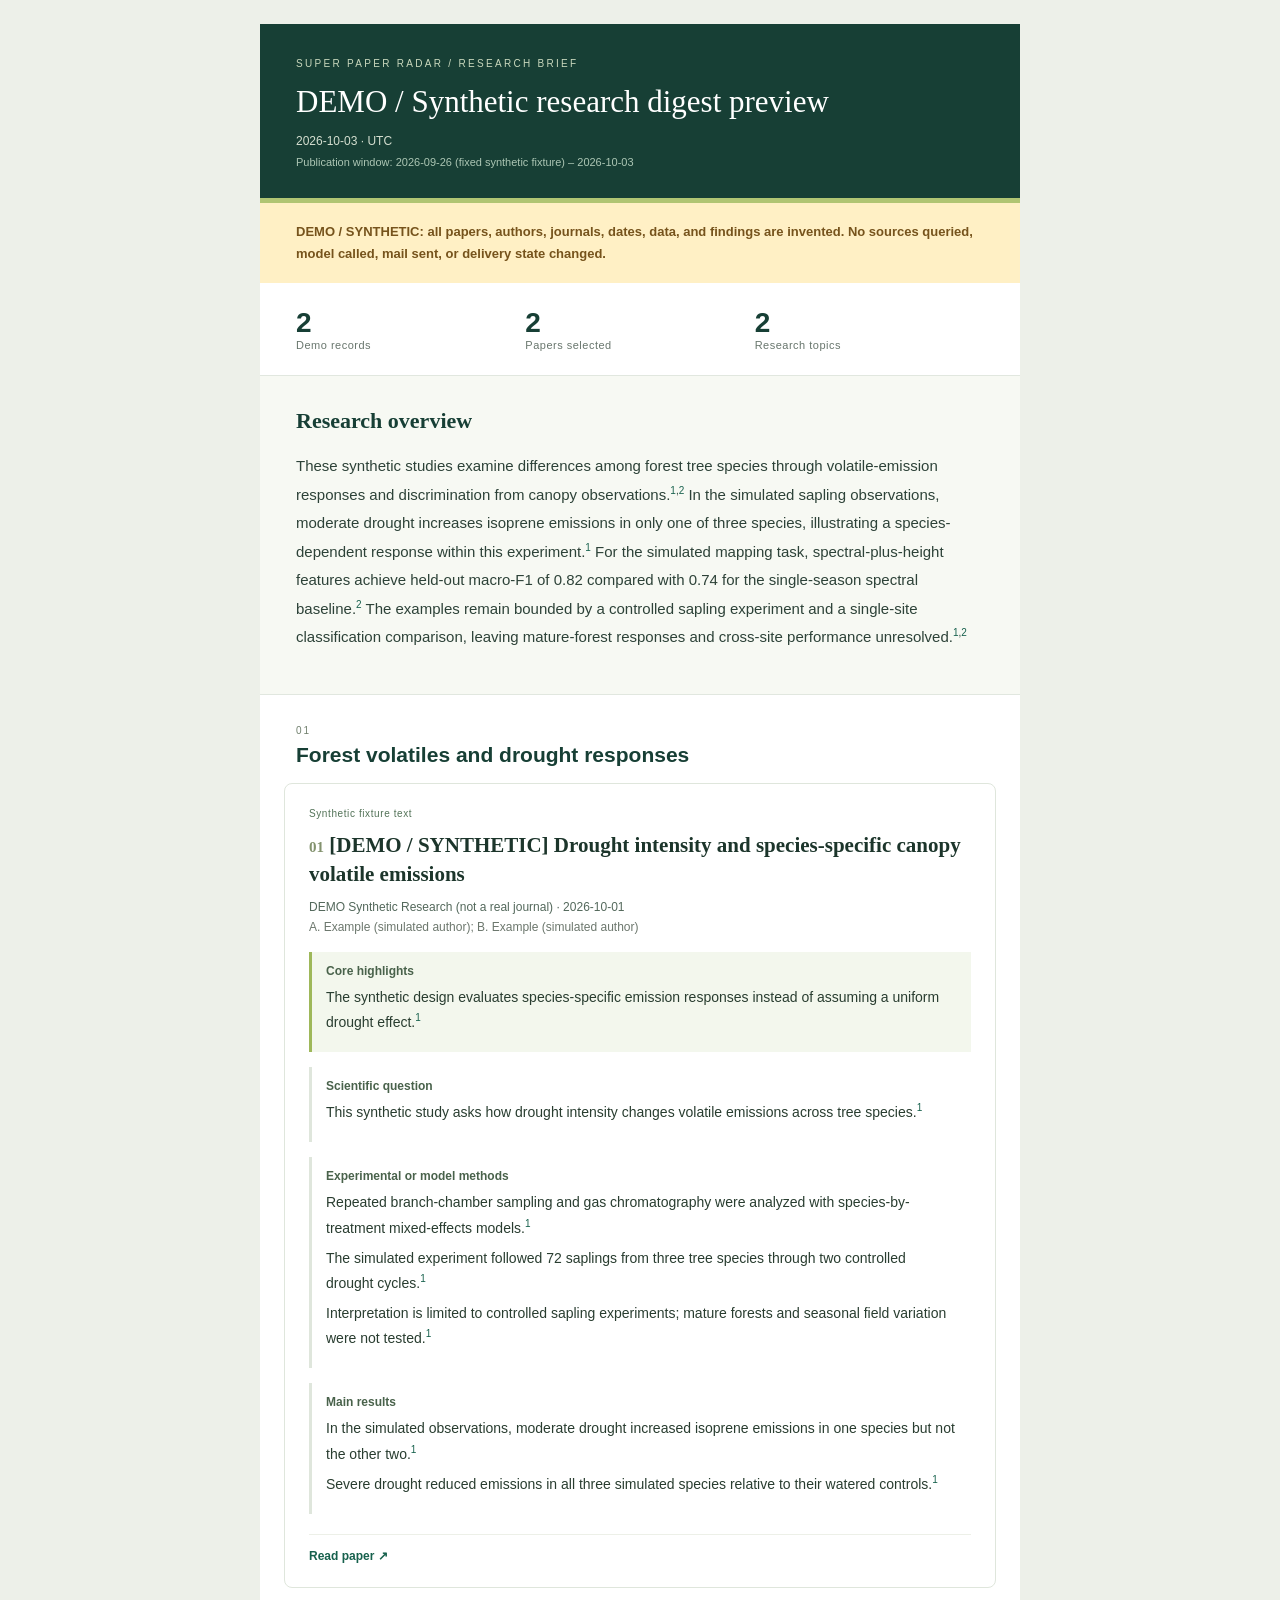
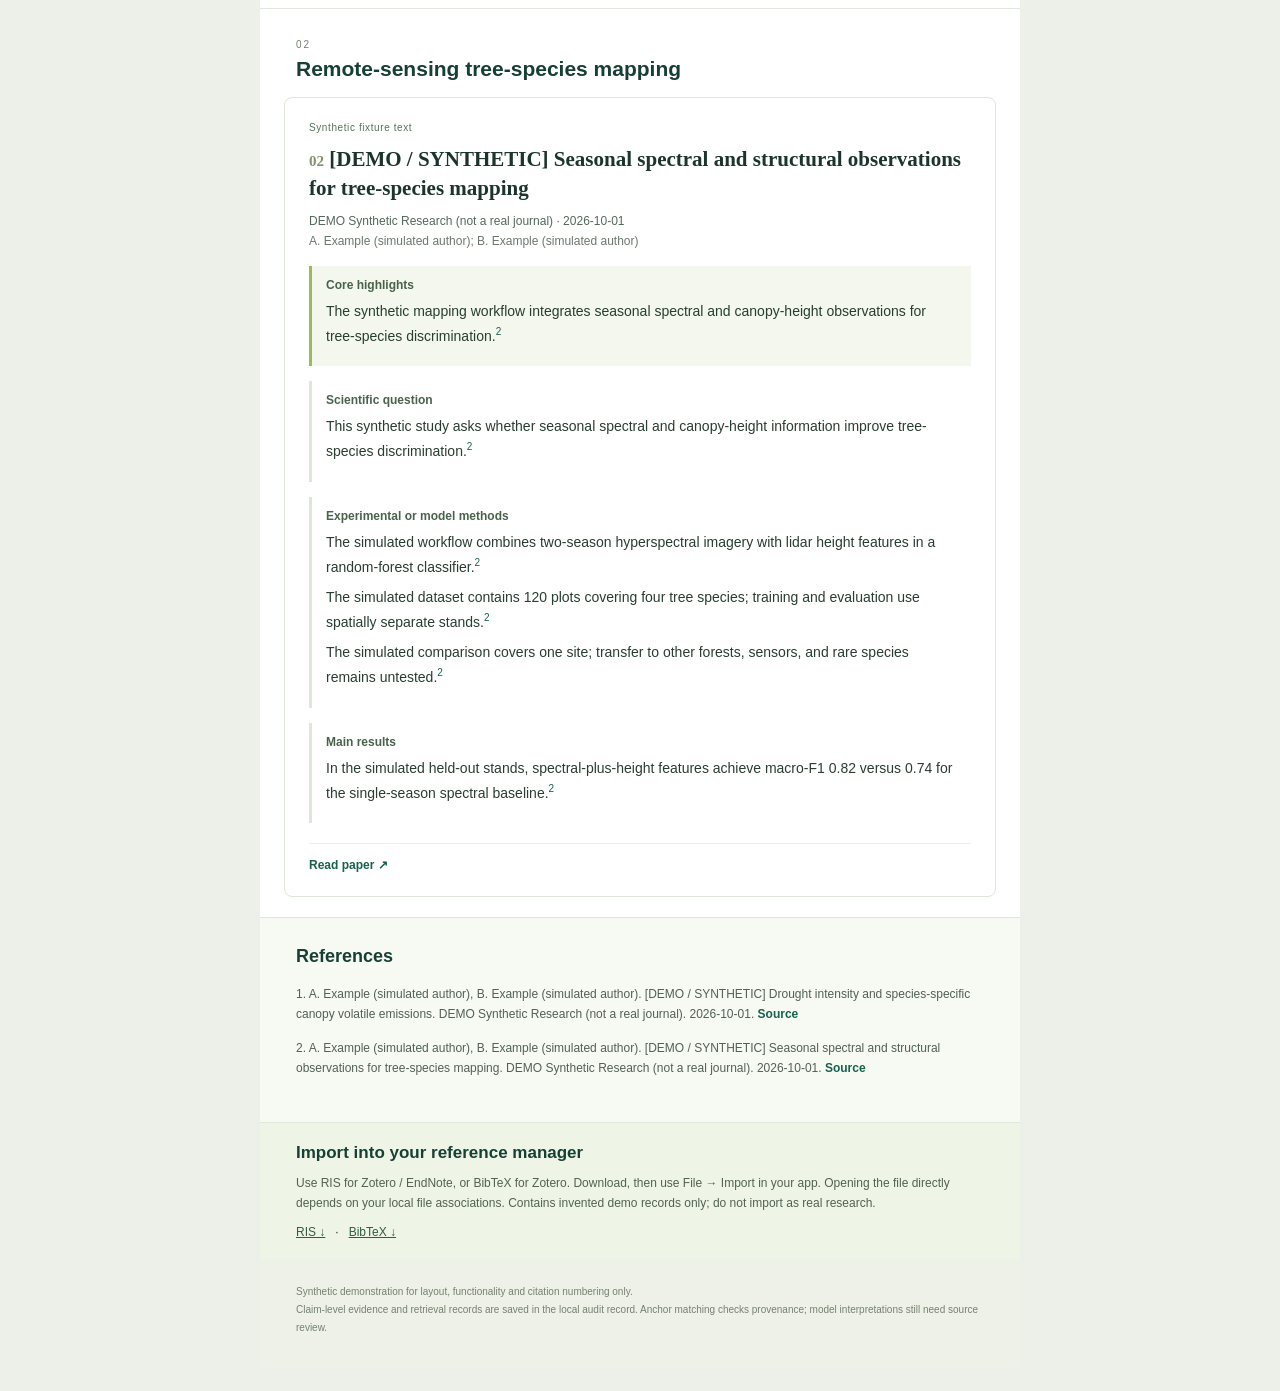
==== commit 1d75f884: "Release Super Paper radar v3: agent-led scheduled research and portable task tools" ====
--- a/docs/preview/demo.en.html
+++ b/docs/preview/demo.en.html
@@ -1 +1 @@
-<!doctype html><html lang="en"><head><meta charset="utf-8" /><meta name="viewport" content="width=device-width, initial-scale=1" /><title>DEMO / Synthetic research digest preview</title></head><body style="margin:0;padding:0;background:#edf0e9;font-family:Arial,Helvetica,'Microsoft YaHei',sans-serif;color:#233a2c;overflow-wrap:anywhere;word-wrap:break-word"><div style="display:none;font-size:1px;line-height:1px;max-height:0;max-width:0;overflow:hidden;opacity:0">DEMO / Synthetic research digest preview · 2026-10-03 · UTC</div><table role="presentation" width="100%" cellpadding="0" cellspacing="0" style="background:#edf0e9"><tr><td align="center" style="padding:24px 8px"><table role="presentation" width="760" cellpadding="0" cellspacing="0" style="width:100%;max-width:760px;background:#ffffff;border-collapse:separate;table-layout:fixed"><tr><td style="padding:34px 36px 30px;background:#173f35;color:#ffffff;border-bottom:5px solid #b0c573"><p style="margin:0 0 13px;font-size:10px;letter-spacing:2.3px;color:#c9d8bd">SMART PAPER TRACKER / RESEARCH BRIEF</p><h1 style="margin:0 0 12px;font-family:Georgia,'Microsoft YaHei',serif;font-size:31px;line-height:1.3;font-weight:500">DEMO / Synthetic research digest preview</h1><p style="margin:0 0 8px;color:#d5dfd0;font-size:12px">2026-10-03 · UTC</p><p style="margin:0;color:#acc6b4;font-size:11px">Publication window: 2026-09-26 (fixed synthetic fixture) – 2026-10-03</p></td></tr><tr><td style="padding:18px 36px;background:#fff0c5;color:#76531c;font-size:13px;line-height:1.7"><strong>DEMO / SYNTHETIC: all papers, authors, journals, dates, data, and findings are invented. No sources queried, model called, mail sent, or delivery state changed.</strong></td></tr><tr><td style="padding:24px 36px;border-bottom:1px solid #e1e7df"><table role="presentation" width="100%" cellpadding="0" cellspacing="0"><tr><td width="33%" style="vertical-align:top"><div style="font-size:28px;font-weight:700;color:#173f35">2</div><div style="font-size:11px;color:#68766d;letter-spacing:.5px">Demo records</div></td><td width="33%" style="vertical-align:top"><div style="font-size:28px;font-weight:700;color:#173f35">2</div><div style="font-size:11px;color:#68766d;letter-spacing:.5px">Papers selected</div></td><td width="33%" style="vertical-align:top"><div style="font-size:28px;font-weight:700;color:#173f35">2</div><div style="font-size:11px;color:#68766d;letter-spacing:.5px">Research topics</div></td></tr></table></td></tr><tr><td style="padding:32px 36px 28px;background:#f7f9f3"><h2 style="margin:0 0 18px;color:#173f35;font-size:22px;font-family:Georgia,serif">Research overview</h2><p style="margin:0 0 14px;line-height:1.9;font-size:15px;color:#2d4238">These synthetic studies examine differences among forest tree species through volatile-emission responses and discrimination from canopy observations.<sup style="font-size:10px;line-height:0;vertical-align:super"><a href="#ref-1" style="color:#17614d;text-decoration:none">1</a>,<a href="#ref-2" style="color:#17614d;text-decoration:none">2</a></sup> In the simulated sapling observations, moderate drought increases isoprene emissions in only one of three species, illustrating a species-dependent response within this experiment.<sup style="font-size:10px;line-height:0;vertical-align:super"><a href="#ref-1" style="color:#17614d;text-decoration:none">1</a></sup> For the simulated mapping task, spectral-plus-height features achieve held-out macro-F1 of 0.82 compared with 0.74 for the single-season spectral baseline.<sup style="font-size:10px;line-height:0;vertical-align:super"><a href="#ref-2" style="color:#17614d;text-decoration:none">2</a></sup> The examples remain bounded by a controlled sapling experiment and a single-site classification comparison, leaving mature-forest responses and cross-site performance unresolved.<sup style="font-size:10px;line-height:0;vertical-align:super"><a href="#ref-1" style="color:#17614d;text-decoration:none">1</a>,<a href="#ref-2" style="color:#17614d;text-decoration:none">2</a></sup></p></td></tr><tr><td style="padding:30px 36px 16px;border-top:1px solid #e1e7df"><div style="font-size:10px;color:#71806e;letter-spacing:2px">01</div><h2 style="margin:7px 0 0;font-size:21px;color:#173f35">Forest volatiles and drought responses</h2></td></tr><tr><td style="padding:0 24px 20px"><table role="presentation" width="100%" cellpadding="0" cellspacing="0" style="border:1px solid #dfe6dc;background:#ffffff;border-radius:8px"><tr><td style="padding:24px"><div style="font-size:10px;letter-spacing:.6px;color:#527257;margin-bottom:12px">Synthetic fixture text</div><h3 style="margin:0 0 10px;font-family:Georgia,serif;font-size:21px;line-height:1.4;color:#1c352b"><span style="color:#83926e;font-size:15px">01</span> <a href="https://example.org/demo/forest-bvoc" style="color:#1c352b;text-decoration:none">[DEMO / SYNTHETIC] Drought intensity and species-specific canopy volatile emissions</a></h3><p style="margin:0 0 6px;font-size:12px;color:#53685b">DEMO Synthetic Research (not a real journal) · 2026-10-01</p><p style="margin:0 0 18px;font-size:12px;color:#6c776d">A. Example (simulated author); B. Example (simulated author)</p><div style="margin:15px 0;padding:12px 14px;border-left:3px solid #9eb85a;background:#f3f7ed;"><h4 style="margin:0 0 7px;font-size:12px;color:#49624b">Core highlights</h4><p style="margin:5px 0;font-size:14px;line-height:1.8;color:#293d30">The synthetic design evaluates species-specific emission responses instead of assuming a uniform drought effect.<sup style="font-size:10px;line-height:0;vertical-align:super"><a href="#ref-1" style="color:#17614d;text-decoration:none">1</a></sup></p></div><div style="margin:15px 0;padding:12px 14px;border-left:3px solid #dfe6dc;"><h4 style="margin:0 0 7px;font-size:12px;color:#49624b">Scientific question</h4><p style="margin:5px 0;font-size:14px;line-height:1.8;color:#293d30">This synthetic study asks how drought intensity changes volatile emissions across tree species.<sup style="font-size:10px;line-height:0;vertical-align:super"><a href="#ref-1" style="color:#17614d;text-decoration:none">1</a></sup></p></div><div style="margin:15px 0;padding:12px 14px;border-left:3px solid #dfe6dc;"><h4 style="margin:0 0 7px;font-size:12px;color:#49624b">Experimental or model methods</h4><p style="margin:5px 0;font-size:14px;line-height:1.8;color:#293d30">Repeated branch-chamber sampling and gas chromatography were analyzed with species-by-treatment mixed-effects models.<sup style="font-size:10px;line-height:0;vertical-align:super"><a href="#ref-1" style="color:#17614d;text-decoration:none">1</a></sup></p><p style="margin:5px 0;font-size:14px;line-height:1.8;color:#293d30">The simulated experiment followed 72 saplings from three tree species through two controlled drought cycles.<sup style="font-size:10px;line-height:0;vertical-align:super"><a href="#ref-1" style="color:#17614d;text-decoration:none">1</a></sup></p><p style="margin:5px 0;font-size:14px;line-height:1.8;color:#293d30">Interpretation is limited to controlled sapling experiments; mature forests and seasonal field variation were not tested.<sup style="font-size:10px;line-height:0;vertical-align:super"><a href="#ref-1" style="color:#17614d;text-decoration:none">1</a></sup></p></div><div style="margin:15px 0;padding:12px 14px;border-left:3px solid #dfe6dc;"><h4 style="margin:0 0 7px;font-size:12px;color:#49624b">Main results</h4><p style="margin:5px 0;font-size:14px;line-height:1.8;color:#293d30">In the simulated observations, moderate drought increased isoprene emissions in one species but not the other two.<sup style="font-size:10px;line-height:0;vertical-align:super"><a href="#ref-1" style="color:#17614d;text-decoration:none">1</a></sup></p><p style="margin:5px 0;font-size:14px;line-height:1.8;color:#293d30">Severe drought reduced emissions in all three simulated species relative to their watered controls.<sup style="font-size:10px;line-height:0;vertical-align:super"><a href="#ref-1" style="color:#17614d;text-decoration:none">1</a></sup></p></div><p style="margin:20px 0 0;padding-top:14px;border-top:1px solid #edf0e8;font-size:12px"><a href="https://example.org/demo/forest-bvoc" style="color:#17614d;text-decoration:none;font-weight:600">Read paper ↗</a></p></td></tr></table></td></tr><tr><td style="padding:30px 36px 16px;border-top:1px solid #e1e7df"><div style="font-size:10px;color:#71806e;letter-spacing:2px">02</div><h2 style="margin:7px 0 0;font-size:21px;color:#173f35">Remote-sensing tree-species mapping</h2></td></tr><tr><td style="padding:0 24px 20px"><table role="presentation" width="100%" cellpadding="0" cellspacing="0" style="border:1px solid #dfe6dc;background:#ffffff;border-radius:8px"><tr><td style="padding:24px"><div style="font-size:10px;letter-spacing:.6px;color:#527257;margin-bottom:12px">Synthetic fixture text</div><h3 style="margin:0 0 10px;font-family:Georgia,serif;font-size:21px;line-height:1.4;color:#1c352b"><span style="color:#83926e;font-size:15px">02</span> <a href="https://example.org/demo/canopy-species" style="color:#1c352b;text-decoration:none">[DEMO / SYNTHETIC] Seasonal spectral and structural observations for tree-species mapping</a></h3><p style="margin:0 0 6px;font-size:12px;color:#53685b">DEMO Synthetic Research (not a real journal) · 2026-10-01</p><p style="margin:0 0 18px;font-size:12px;color:#6c776d">A. Example (simulated author); B. Example (simulated author)</p><div style="margin:15px 0;padding:12px 14px;border-left:3px solid #9eb85a;background:#f3f7ed;"><h4 style="margin:0 0 7px;font-size:12px;color:#49624b">Core highlights</h4><p style="margin:5px 0;font-size:14px;line-height:1.8;color:#293d30">The synthetic mapping workflow integrates seasonal spectral and canopy-height observations for tree-species discrimination.<sup style="font-size:10px;line-height:0;vertical-align:super"><a href="#ref-2" style="color:#17614d;text-decoration:none">2</a></sup></p></div><div style="margin:15px 0;padding:12px 14px;border-left:3px solid #dfe6dc;"><h4 style="margin:0 0 7px;font-size:12px;color:#49624b">Scientific question</h4><p style="margin:5px 0;font-size:14px;line-height:1.8;color:#293d30">This synthetic study asks whether seasonal spectral and canopy-height information improve tree-species discrimination.<sup style="font-size:10px;line-height:0;vertical-align:super"><a href="#ref-2" style="color:#17614d;text-decoration:none">2</a></sup></p></div><div style="margin:15px 0;padding:12px 14px;border-left:3px solid #dfe6dc;"><h4 style="margin:0 0 7px;font-size:12px;color:#49624b">Experimental or model methods</h4><p style="margin:5px 0;font-size:14px;line-height:1.8;color:#293d30">The simulated workflow combines two-season hyperspectral imagery with lidar height features in a random-forest classifier.<sup style="font-size:10px;line-height:0;vertical-align:super"><a href="#ref-2" style="color:#17614d;text-decoration:none">2</a></sup></p><p style="margin:5px 0;font-size:14px;line-height:1.8;color:#293d30">The simulated dataset contains 120 plots covering four tree species; training and evaluation use spatially separate stands.<sup style="font-size:10px;line-height:0;vertical-align:super"><a href="#ref-2" style="color:#17614d;text-decoration:none">2</a></sup></p><p style="margin:5px 0;font-size:14px;line-height:1.8;color:#293d30">The simulated comparison covers one site; transfer to other forests, sensors, and rare species remains untested.<sup style="font-size:10px;line-height:0;vertical-align:super"><a href="#ref-2" style="color:#17614d;text-decoration:none">2</a></sup></p></div><div style="margin:15px 0;padding:12px 14px;border-left:3px solid #dfe6dc;"><h4 style="margin:0 0 7px;font-size:12px;color:#49624b">Main results</h4><p style="margin:5px 0;font-size:14px;line-height:1.8;color:#293d30">In the simulated held-out stands, spectral-plus-height features achieve macro-F1 0.82 versus 0.74 for the single-season spectral baseline.<sup style="font-size:10px;line-height:0;vertical-align:super"><a href="#ref-2" style="color:#17614d;text-decoration:none">2</a></sup></p></div><p style="margin:20px 0 0;padding-top:14px;border-top:1px solid #edf0e8;font-size:12px"><a href="https://example.org/demo/canopy-species" style="color:#17614d;text-decoration:none;font-weight:600">Read paper ↗</a></p></td></tr></table></td></tr><tr><td style="padding:28px 36px 30px;background:#f7f9f3;border-top:1px solid #dfe6dc"><h2 style="margin:0 0 17px;font-size:18px;color:#173f35">References</h2><p id="ref-1" style="margin:0 0 13px;font-size:12px;line-height:1.7;color:#526153">1. A. Example (simulated author), B. Example (simulated author). [DEMO / SYNTHETIC] Drought intensity and species-specific canopy volatile emissions. DEMO Synthetic Research (not a real journal). 2026-10-01. <a href="https://example.org/demo/forest-bvoc" style="color:#17614d;text-decoration:none;font-weight:600">Source</a></p><p id="ref-2" style="margin:0 0 13px;font-size:12px;line-height:1.7;color:#526153">2. A. Example (simulated author), B. Example (simulated author). [DEMO / SYNTHETIC] Seasonal spectral and structural observations for tree-species mapping. DEMO Synthetic Research (not a real journal). 2026-10-01. <a href="https://example.org/demo/canopy-species" style="color:#17614d;text-decoration:none;font-weight:600">Source</a></p></td></tr><tr><td style="padding:20px 36px;background:#eef5e7;border-top:1px solid #dfe6dc"><h2 style="margin:0 0 10px;font-size:17px;color:#173f35">Import into your reference manager</h2><p style="margin:0 0 12px;font-size:12px;line-height:1.7;color:#526153">Use RIS for Zotero / EndNote, or BibTeX for Zotero. Download, then use File → Import in your app. Opening the file directly depends on your local file associations. Contains invented demo records only; do not import as real research.</p><p style="margin:0;font-size:12px;overflow-wrap:anywhere"><a download href="demo.en.ris" style="color:#315d40">RIS ↓</a> &nbsp; · &nbsp; <a download href="demo.en.bib" style="color:#315d40">BibTeX ↓</a></p></td></tr><tr><td style="padding:24px 36px 30px;background:#edf1e8;font-size:10px;line-height:1.8;color:#76816f">Synthetic demonstration for layout, functionality and citation numbering only.<br />Claim-level evidence and retrieval records are in the accompanying audit JSON. Anchor matching checks provenance; model interpretations still need source review.</td></tr></table></td></tr></table></body></html>+<!doctype html><html lang="en"><head><meta charset="utf-8" /><meta name="viewport" content="width=device-width, initial-scale=1" /><title>DEMO / Synthetic research digest preview</title></head><body style="margin:0;padding:0;background:#edf0e9;font-family:Arial,Helvetica,'Microsoft YaHei',sans-serif;color:#233a2c;overflow-wrap:anywhere;word-wrap:break-word"><div style="display:none;font-size:1px;line-height:1px;max-height:0;max-width:0;overflow:hidden;opacity:0">DEMO / Synthetic research digest preview · 2026-10-03 · UTC</div><table role="presentation" width="100%" cellpadding="0" cellspacing="0" style="background:#edf0e9"><tr><td align="center" style="padding:24px 8px"><table role="presentation" width="760" cellpadding="0" cellspacing="0" style="width:100%;max-width:760px;background:#ffffff;border-collapse:separate;table-layout:fixed"><tr><td style="padding:34px 36px 30px;background:#173f35;color:#ffffff;border-bottom:5px solid #b0c573"><p style="margin:0 0 13px;font-size:10px;letter-spacing:2.3px;color:#c9d8bd">SUPER PAPER RADAR / RESEARCH BRIEF</p><h1 style="margin:0 0 12px;font-family:Georgia,'Microsoft YaHei',serif;font-size:31px;line-height:1.3;font-weight:500">DEMO / Synthetic research digest preview</h1><p style="margin:0 0 8px;color:#d5dfd0;font-size:12px">2026-10-03 · UTC</p><p style="margin:0;color:#acc6b4;font-size:11px">Publication window: 2026-09-26 (fixed synthetic fixture) – 2026-10-03</p></td></tr><tr><td style="padding:18px 36px;background:#fff0c5;color:#76531c;font-size:13px;line-height:1.7"><strong>DEMO / SYNTHETIC: all papers, authors, journals, dates, data, and findings are invented. No sources queried, model called, mail sent, or delivery state changed.</strong></td></tr><tr><td style="padding:24px 36px;border-bottom:1px solid #e1e7df"><table role="presentation" width="100%" cellpadding="0" cellspacing="0"><tr><td width="33%" style="vertical-align:top"><div style="font-size:28px;font-weight:700;color:#173f35">2</div><div style="font-size:11px;color:#68766d;letter-spacing:.5px">Demo records</div></td><td width="33%" style="vertical-align:top"><div style="font-size:28px;font-weight:700;color:#173f35">2</div><div style="font-size:11px;color:#68766d;letter-spacing:.5px">Papers selected</div></td><td width="33%" style="vertical-align:top"><div style="font-size:28px;font-weight:700;color:#173f35">2</div><div style="font-size:11px;color:#68766d;letter-spacing:.5px">Research topics</div></td></tr></table></td></tr><tr><td style="padding:32px 36px 28px;background:#f7f9f3"><h2 style="margin:0 0 18px;color:#173f35;font-size:22px;font-family:Georgia,serif">Research overview</h2><p style="margin:0 0 14px;line-height:1.9;font-size:15px;color:#2d4238">These synthetic studies examine differences among forest tree species through volatile-emission responses and discrimination from canopy observations.<sup style="font-size:10px;line-height:0;vertical-align:super"><a href="#ref-1" style="color:#17614d;text-decoration:none">1</a>,<a href="#ref-2" style="color:#17614d;text-decoration:none">2</a></sup> In the simulated sapling observations, moderate drought increases isoprene emissions in only one of three species, illustrating a species-dependent response within this experiment.<sup style="font-size:10px;line-height:0;vertical-align:super"><a href="#ref-1" style="color:#17614d;text-decoration:none">1</a></sup> For the simulated mapping task, spectral-plus-height features achieve held-out macro-F1 of 0.82 compared with 0.74 for the single-season spectral baseline.<sup style="font-size:10px;line-height:0;vertical-align:super"><a href="#ref-2" style="color:#17614d;text-decoration:none">2</a></sup> The examples remain bounded by a controlled sapling experiment and a single-site classification comparison, leaving mature-forest responses and cross-site performance unresolved.<sup style="font-size:10px;line-height:0;vertical-align:super"><a href="#ref-1" style="color:#17614d;text-decoration:none">1</a>,<a href="#ref-2" style="color:#17614d;text-decoration:none">2</a></sup></p></td></tr><tr><td style="padding:30px 36px 16px;border-top:1px solid #e1e7df"><div style="font-size:10px;color:#71806e;letter-spacing:2px">01</div><h2 style="margin:7px 0 0;font-size:21px;color:#173f35">Forest volatiles and drought responses</h2></td></tr><tr><td style="padding:0 24px 20px"><table role="presentation" width="100%" cellpadding="0" cellspacing="0" style="border:1px solid #dfe6dc;background:#ffffff;border-radius:8px"><tr><td style="padding:24px"><div style="font-size:10px;letter-spacing:.6px;color:#527257;margin-bottom:12px">Synthetic fixture text</div><h3 style="margin:0 0 10px;font-family:Georgia,serif;font-size:21px;line-height:1.4;color:#1c352b"><span style="color:#83926e;font-size:15px">01</span> <a href="https://example.org/demo/forest-bvoc" style="color:#1c352b;text-decoration:none">[DEMO / SYNTHETIC] Drought intensity and species-specific canopy volatile emissions</a></h3><p style="margin:0 0 6px;font-size:12px;color:#53685b">DEMO Synthetic Research (not a real journal) · 2026-10-01</p><p style="margin:0 0 18px;font-size:12px;color:#6c776d">A. Example (simulated author); B. Example (simulated author)</p><div style="margin:15px 0;padding:12px 14px;border-left:3px solid #9eb85a;background:#f3f7ed;"><h4 style="margin:0 0 7px;font-size:12px;color:#49624b">Core highlights</h4><p style="margin:5px 0;font-size:14px;line-height:1.8;color:#293d30">The synthetic design evaluates species-specific emission responses instead of assuming a uniform drought effect.<sup style="font-size:10px;line-height:0;vertical-align:super"><a href="#ref-1" style="color:#17614d;text-decoration:none">1</a></sup></p></div><div style="margin:15px 0;padding:12px 14px;border-left:3px solid #dfe6dc;"><h4 style="margin:0 0 7px;font-size:12px;color:#49624b">Scientific question</h4><p style="margin:5px 0;font-size:14px;line-height:1.8;color:#293d30">This synthetic study asks how drought intensity changes volatile emissions across tree species.<sup style="font-size:10px;line-height:0;vertical-align:super"><a href="#ref-1" style="color:#17614d;text-decoration:none">1</a></sup></p></div><div style="margin:15px 0;padding:12px 14px;border-left:3px solid #dfe6dc;"><h4 style="margin:0 0 7px;font-size:12px;color:#49624b">Experimental or model methods</h4><p style="margin:5px 0;font-size:14px;line-height:1.8;color:#293d30">Repeated branch-chamber sampling and gas chromatography were analyzed with species-by-treatment mixed-effects models.<sup style="font-size:10px;line-height:0;vertical-align:super"><a href="#ref-1" style="color:#17614d;text-decoration:none">1</a></sup></p><p style="margin:5px 0;font-size:14px;line-height:1.8;color:#293d30">The simulated experiment followed 72 saplings from three tree species through two controlled drought cycles.<sup style="font-size:10px;line-height:0;vertical-align:super"><a href="#ref-1" style="color:#17614d;text-decoration:none">1</a></sup></p><p style="margin:5px 0;font-size:14px;line-height:1.8;color:#293d30">Interpretation is limited to controlled sapling experiments; mature forests and seasonal field variation were not tested.<sup style="font-size:10px;line-height:0;vertical-align:super"><a href="#ref-1" style="color:#17614d;text-decoration:none">1</a></sup></p></div><div style="margin:15px 0;padding:12px 14px;border-left:3px solid #dfe6dc;"><h4 style="margin:0 0 7px;font-size:12px;color:#49624b">Main results</h4><p style="margin:5px 0;font-size:14px;line-height:1.8;color:#293d30">In the simulated observations, moderate drought increased isoprene emissions in one species but not the other two.<sup style="font-size:10px;line-height:0;vertical-align:super"><a href="#ref-1" style="color:#17614d;text-decoration:none">1</a></sup></p><p style="margin:5px 0;font-size:14px;line-height:1.8;color:#293d30">Severe drought reduced emissions in all three simulated species relative to their watered controls.<sup style="font-size:10px;line-height:0;vertical-align:super"><a href="#ref-1" style="color:#17614d;text-decoration:none">1</a></sup></p></div><p style="margin:20px 0 0;padding-top:14px;border-top:1px solid #edf0e8;font-size:12px"><a href="https://example.org/demo/forest-bvoc" style="color:#17614d;text-decoration:none;font-weight:600">Read paper ↗</a></p></td></tr></table></td></tr><tr><td style="padding:30px 36px 16px;border-top:1px solid #e1e7df"><div style="font-size:10px;color:#71806e;letter-spacing:2px">02</div><h2 style="margin:7px 0 0;font-size:21px;color:#173f35">Remote-sensing tree-species mapping</h2></td></tr><tr><td style="padding:0 24px 20px"><table role="presentation" width="100%" cellpadding="0" cellspacing="0" style="border:1px solid #dfe6dc;background:#ffffff;border-radius:8px"><tr><td style="padding:24px"><div style="font-size:10px;letter-spacing:.6px;color:#527257;margin-bottom:12px">Synthetic fixture text</div><h3 style="margin:0 0 10px;font-family:Georgia,serif;font-size:21px;line-height:1.4;color:#1c352b"><span style="color:#83926e;font-size:15px">02</span> <a href="https://example.org/demo/canopy-species" style="color:#1c352b;text-decoration:none">[DEMO / SYNTHETIC] Seasonal spectral and structural observations for tree-species mapping</a></h3><p style="margin:0 0 6px;font-size:12px;color:#53685b">DEMO Synthetic Research (not a real journal) · 2026-10-01</p><p style="margin:0 0 18px;font-size:12px;color:#6c776d">A. Example (simulated author); B. Example (simulated author)</p><div style="margin:15px 0;padding:12px 14px;border-left:3px solid #9eb85a;background:#f3f7ed;"><h4 style="margin:0 0 7px;font-size:12px;color:#49624b">Core highlights</h4><p style="margin:5px 0;font-size:14px;line-height:1.8;color:#293d30">The synthetic mapping workflow integrates seasonal spectral and canopy-height observations for tree-species discrimination.<sup style="font-size:10px;line-height:0;vertical-align:super"><a href="#ref-2" style="color:#17614d;text-decoration:none">2</a></sup></p></div><div style="margin:15px 0;padding:12px 14px;border-left:3px solid #dfe6dc;"><h4 style="margin:0 0 7px;font-size:12px;color:#49624b">Scientific question</h4><p style="margin:5px 0;font-size:14px;line-height:1.8;color:#293d30">This synthetic study asks whether seasonal spectral and canopy-height information improve tree-species discrimination.<sup style="font-size:10px;line-height:0;vertical-align:super"><a href="#ref-2" style="color:#17614d;text-decoration:none">2</a></sup></p></div><div style="margin:15px 0;padding:12px 14px;border-left:3px solid #dfe6dc;"><h4 style="margin:0 0 7px;font-size:12px;color:#49624b">Experimental or model methods</h4><p style="margin:5px 0;font-size:14px;line-height:1.8;color:#293d30">The simulated workflow combines two-season hyperspectral imagery with lidar height features in a random-forest classifier.<sup style="font-size:10px;line-height:0;vertical-align:super"><a href="#ref-2" style="color:#17614d;text-decoration:none">2</a></sup></p><p style="margin:5px 0;font-size:14px;line-height:1.8;color:#293d30">The simulated dataset contains 120 plots covering four tree species; training and evaluation use spatially separate stands.<sup style="font-size:10px;line-height:0;vertical-align:super"><a href="#ref-2" style="color:#17614d;text-decoration:none">2</a></sup></p><p style="margin:5px 0;font-size:14px;line-height:1.8;color:#293d30">The simulated comparison covers one site; transfer to other forests, sensors, and rare species remains untested.<sup style="font-size:10px;line-height:0;vertical-align:super"><a href="#ref-2" style="color:#17614d;text-decoration:none">2</a></sup></p></div><div style="margin:15px 0;padding:12px 14px;border-left:3px solid #dfe6dc;"><h4 style="margin:0 0 7px;font-size:12px;color:#49624b">Main results</h4><p style="margin:5px 0;font-size:14px;line-height:1.8;color:#293d30">In the simulated held-out stands, spectral-plus-height features achieve macro-F1 0.82 versus 0.74 for the single-season spectral baseline.<sup style="font-size:10px;line-height:0;vertical-align:super"><a href="#ref-2" style="color:#17614d;text-decoration:none">2</a></sup></p></div><p style="margin:20px 0 0;padding-top:14px;border-top:1px solid #edf0e8;font-size:12px"><a href="https://example.org/demo/canopy-species" style="color:#17614d;text-decoration:none;font-weight:600">Read paper ↗</a></p></td></tr></table></td></tr><tr><td style="padding:28px 36px 30px;background:#f7f9f3;border-top:1px solid #dfe6dc"><h2 style="margin:0 0 17px;font-size:18px;color:#173f35">References</h2><p id="ref-1" style="margin:0 0 13px;font-size:12px;line-height:1.7;color:#526153">1. A. Example (simulated author), B. Example (simulated author). [DEMO / SYNTHETIC] Drought intensity and species-specific canopy volatile emissions. DEMO Synthetic Research (not a real journal). 2026-10-01. <a href="https://example.org/demo/forest-bvoc" style="color:#17614d;text-decoration:none;font-weight:600">Source</a></p><p id="ref-2" style="margin:0 0 13px;font-size:12px;line-height:1.7;color:#526153">2. A. Example (simulated author), B. Example (simulated author). [DEMO / SYNTHETIC] Seasonal spectral and structural observations for tree-species mapping. DEMO Synthetic Research (not a real journal). 2026-10-01. <a href="https://example.org/demo/canopy-species" style="color:#17614d;text-decoration:none;font-weight:600">Source</a></p></td></tr><tr><td style="padding:20px 36px;background:#eef5e7;border-top:1px solid #dfe6dc"><h2 style="margin:0 0 10px;font-size:17px;color:#173f35">Import into your reference manager</h2><p style="margin:0 0 12px;font-size:12px;line-height:1.7;color:#526153">Use RIS for Zotero / EndNote, or BibTeX for Zotero. Download, then use File → Import in your app. Opening the file directly depends on your local file associations. Contains invented demo records only; do not import as real research.</p><p style="margin:0;font-size:12px;overflow-wrap:anywhere"><a download href="demo.en.ris" style="color:#315d40">RIS ↓</a> &nbsp; · &nbsp; <a download href="demo.en.bib" style="color:#315d40">BibTeX ↓</a></p></td></tr><tr><td style="padding:24px 36px 30px;background:#edf1e8;font-size:10px;line-height:1.8;color:#76816f">Synthetic demonstration for layout, functionality and citation numbering only.<br />Claim-level evidence and retrieval records are saved in the local audit record. Anchor matching checks provenance; model interpretations still need source review.</td></tr></table></td></tr></table></body></html>
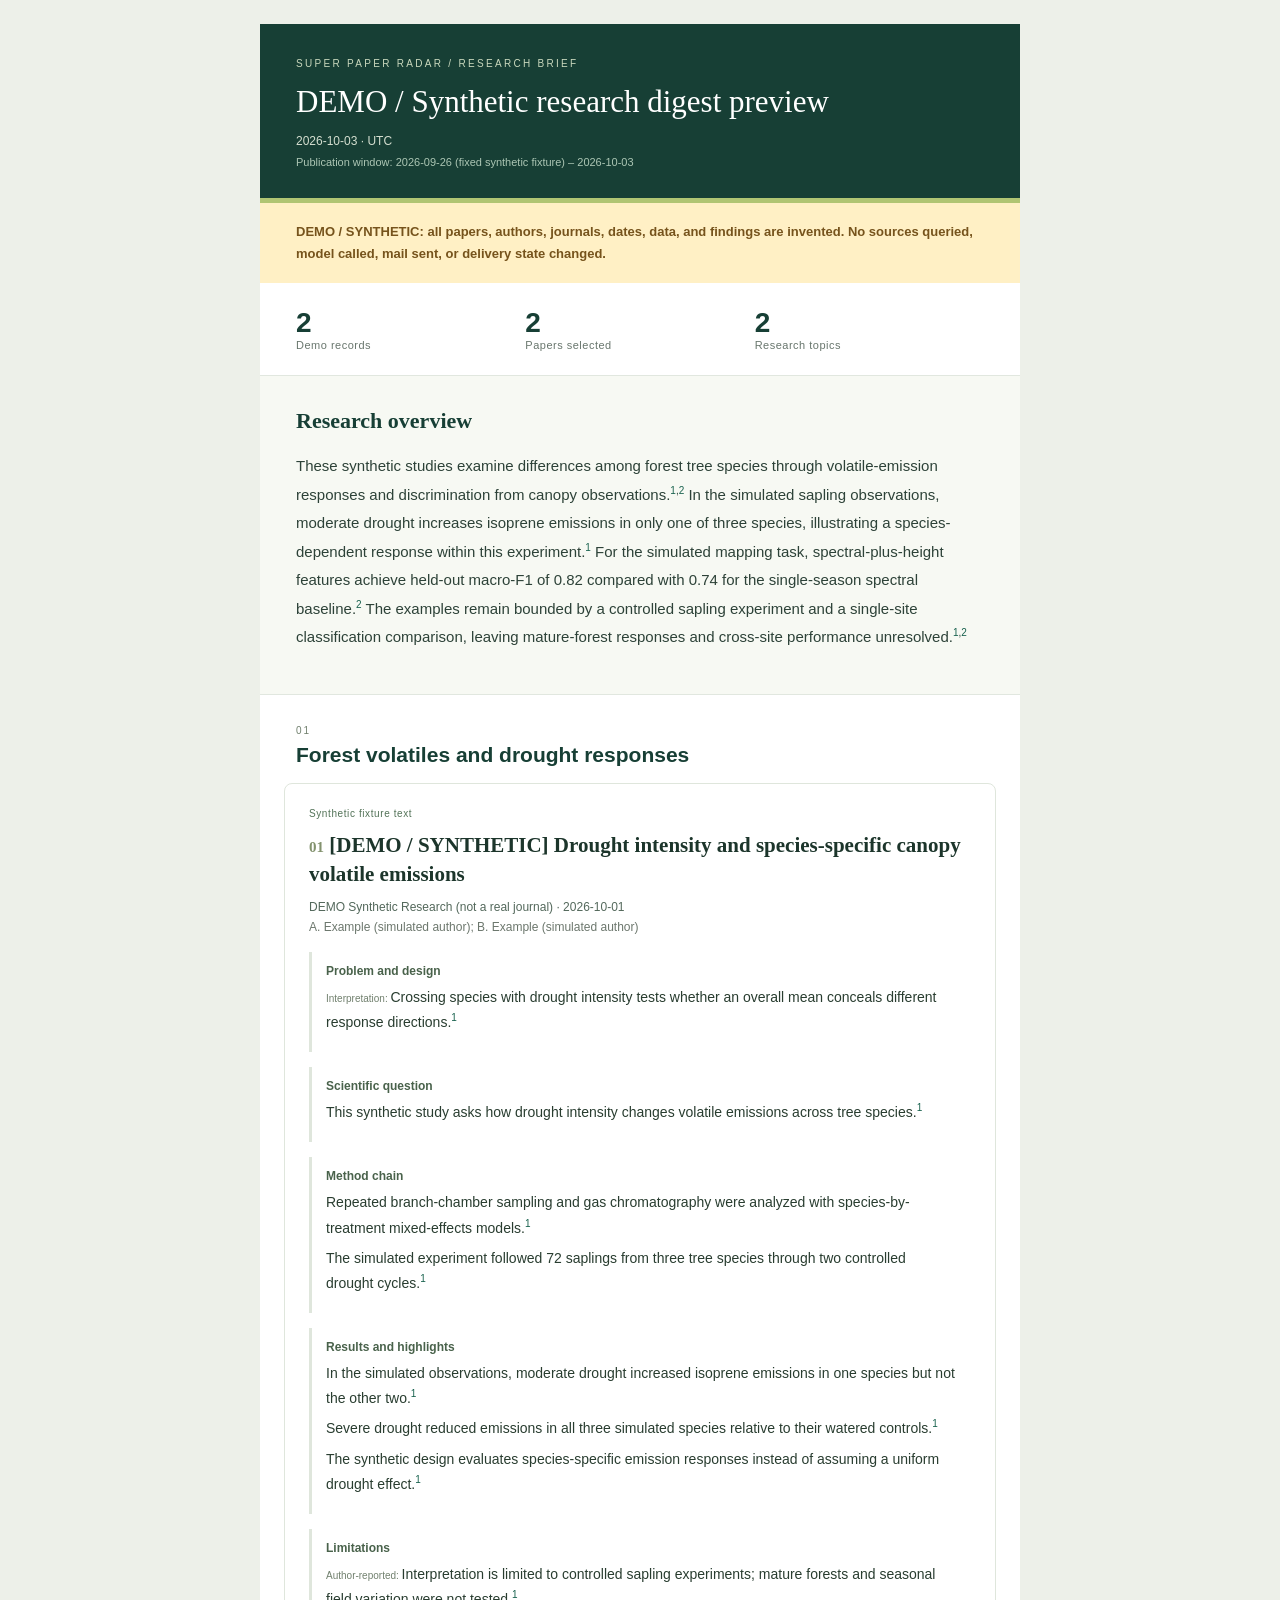
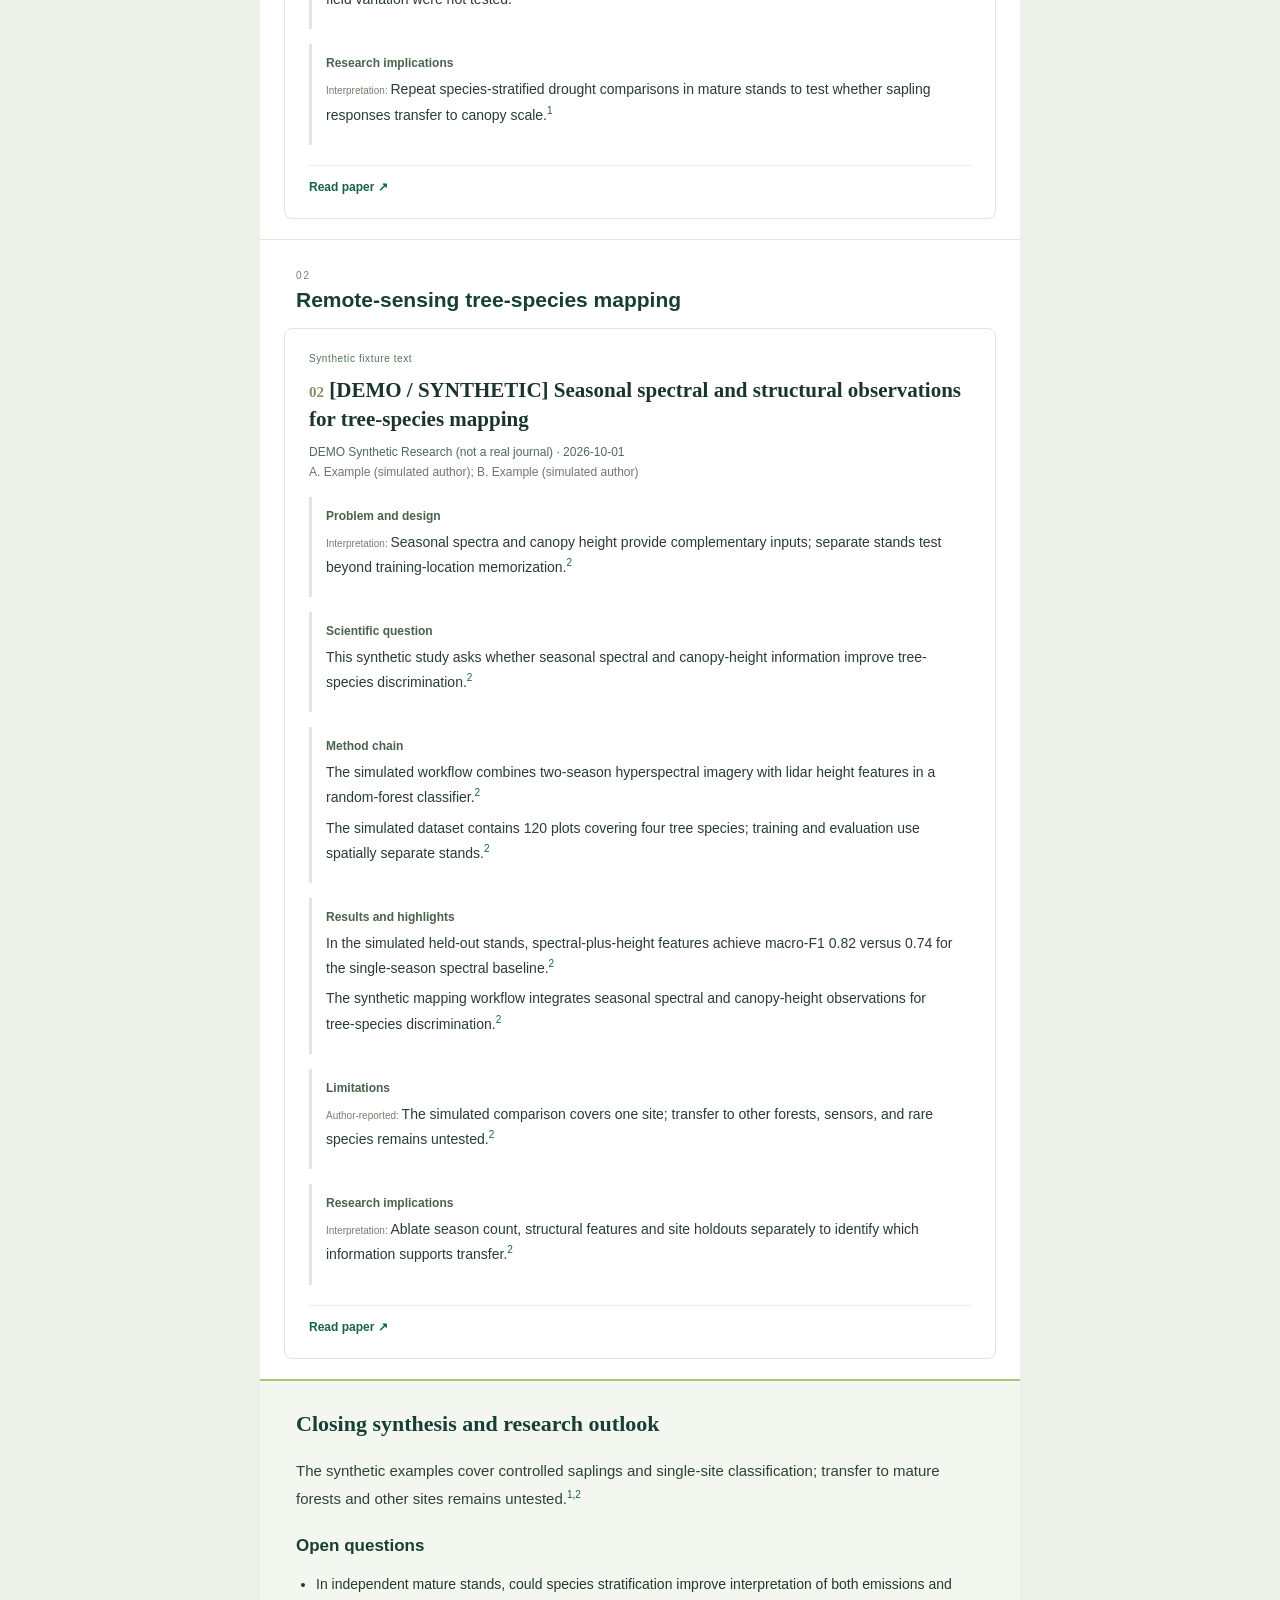
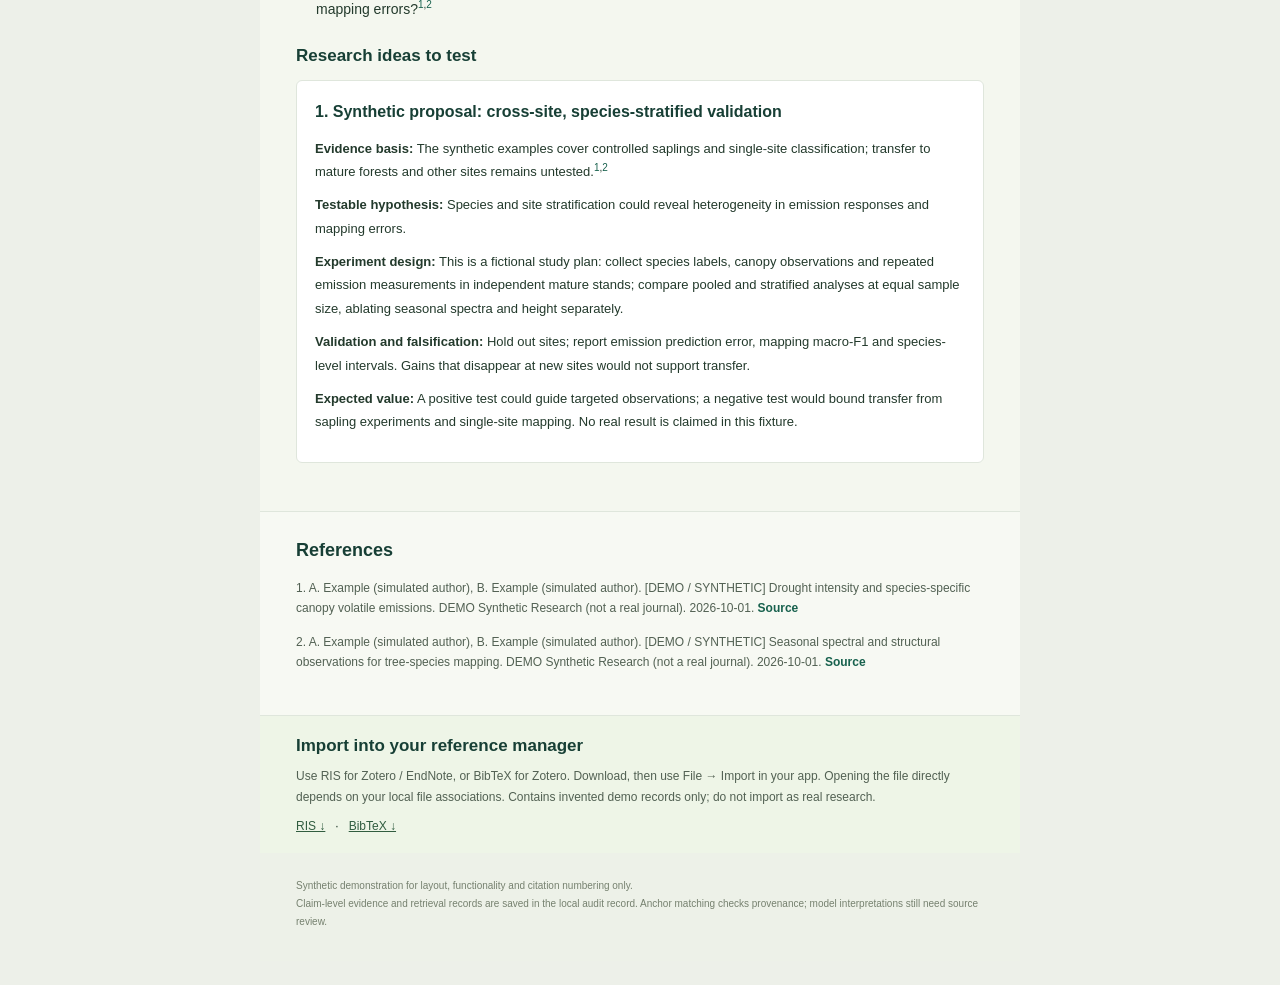
==== commit 02ea405f: "Release v3.1.0: original figures, six-part paper analysis, and grounded research outlook Add validat" ====
--- a/docs/preview/demo.en.html
+++ b/docs/preview/demo.en.html
@@ -1 +1 @@
-<!doctype html><html lang="en"><head><meta charset="utf-8" /><meta name="viewport" content="width=device-width, initial-scale=1" /><title>DEMO / Synthetic research digest preview</title></head><body style="margin:0;padding:0;background:#edf0e9;font-family:Arial,Helvetica,'Microsoft YaHei',sans-serif;color:#233a2c;overflow-wrap:anywhere;word-wrap:break-word"><div style="display:none;font-size:1px;line-height:1px;max-height:0;max-width:0;overflow:hidden;opacity:0">DEMO / Synthetic research digest preview · 2026-10-03 · UTC</div><table role="presentation" width="100%" cellpadding="0" cellspacing="0" style="background:#edf0e9"><tr><td align="center" style="padding:24px 8px"><table role="presentation" width="760" cellpadding="0" cellspacing="0" style="width:100%;max-width:760px;background:#ffffff;border-collapse:separate;table-layout:fixed"><tr><td style="padding:34px 36px 30px;background:#173f35;color:#ffffff;border-bottom:5px solid #b0c573"><p style="margin:0 0 13px;font-size:10px;letter-spacing:2.3px;color:#c9d8bd">SUPER PAPER RADAR / RESEARCH BRIEF</p><h1 style="margin:0 0 12px;font-family:Georgia,'Microsoft YaHei',serif;font-size:31px;line-height:1.3;font-weight:500">DEMO / Synthetic research digest preview</h1><p style="margin:0 0 8px;color:#d5dfd0;font-size:12px">2026-10-03 · UTC</p><p style="margin:0;color:#acc6b4;font-size:11px">Publication window: 2026-09-26 (fixed synthetic fixture) – 2026-10-03</p></td></tr><tr><td style="padding:18px 36px;background:#fff0c5;color:#76531c;font-size:13px;line-height:1.7"><strong>DEMO / SYNTHETIC: all papers, authors, journals, dates, data, and findings are invented. No sources queried, model called, mail sent, or delivery state changed.</strong></td></tr><tr><td style="padding:24px 36px;border-bottom:1px solid #e1e7df"><table role="presentation" width="100%" cellpadding="0" cellspacing="0"><tr><td width="33%" style="vertical-align:top"><div style="font-size:28px;font-weight:700;color:#173f35">2</div><div style="font-size:11px;color:#68766d;letter-spacing:.5px">Demo records</div></td><td width="33%" style="vertical-align:top"><div style="font-size:28px;font-weight:700;color:#173f35">2</div><div style="font-size:11px;color:#68766d;letter-spacing:.5px">Papers selected</div></td><td width="33%" style="vertical-align:top"><div style="font-size:28px;font-weight:700;color:#173f35">2</div><div style="font-size:11px;color:#68766d;letter-spacing:.5px">Research topics</div></td></tr></table></td></tr><tr><td style="padding:32px 36px 28px;background:#f7f9f3"><h2 style="margin:0 0 18px;color:#173f35;font-size:22px;font-family:Georgia,serif">Research overview</h2><p style="margin:0 0 14px;line-height:1.9;font-size:15px;color:#2d4238">These synthetic studies examine differences among forest tree species through volatile-emission responses and discrimination from canopy observations.<sup style="font-size:10px;line-height:0;vertical-align:super"><a href="#ref-1" style="color:#17614d;text-decoration:none">1</a>,<a href="#ref-2" style="color:#17614d;text-decoration:none">2</a></sup> In the simulated sapling observations, moderate drought increases isoprene emissions in only one of three species, illustrating a species-dependent response within this experiment.<sup style="font-size:10px;line-height:0;vertical-align:super"><a href="#ref-1" style="color:#17614d;text-decoration:none">1</a></sup> For the simulated mapping task, spectral-plus-height features achieve held-out macro-F1 of 0.82 compared with 0.74 for the single-season spectral baseline.<sup style="font-size:10px;line-height:0;vertical-align:super"><a href="#ref-2" style="color:#17614d;text-decoration:none">2</a></sup> The examples remain bounded by a controlled sapling experiment and a single-site classification comparison, leaving mature-forest responses and cross-site performance unresolved.<sup style="font-size:10px;line-height:0;vertical-align:super"><a href="#ref-1" style="color:#17614d;text-decoration:none">1</a>,<a href="#ref-2" style="color:#17614d;text-decoration:none">2</a></sup></p></td></tr><tr><td style="padding:30px 36px 16px;border-top:1px solid #e1e7df"><div style="font-size:10px;color:#71806e;letter-spacing:2px">01</div><h2 style="margin:7px 0 0;font-size:21px;color:#173f35">Forest volatiles and drought responses</h2></td></tr><tr><td style="padding:0 24px 20px"><table role="presentation" width="100%" cellpadding="0" cellspacing="0" style="border:1px solid #dfe6dc;background:#ffffff;border-radius:8px"><tr><td style="padding:24px"><div style="font-size:10px;letter-spacing:.6px;color:#527257;margin-bottom:12px">Synthetic fixture text</div><h3 style="margin:0 0 10px;font-family:Georgia,serif;font-size:21px;line-height:1.4;color:#1c352b"><span style="color:#83926e;font-size:15px">01</span> <a href="https://example.org/demo/forest-bvoc" style="color:#1c352b;text-decoration:none">[DEMO / SYNTHETIC] Drought intensity and species-specific canopy volatile emissions</a></h3><p style="margin:0 0 6px;font-size:12px;color:#53685b">DEMO Synthetic Research (not a real journal) · 2026-10-01</p><p style="margin:0 0 18px;font-size:12px;color:#6c776d">A. Example (simulated author); B. Example (simulated author)</p><div style="margin:15px 0;padding:12px 14px;border-left:3px solid #9eb85a;background:#f3f7ed;"><h4 style="margin:0 0 7px;font-size:12px;color:#49624b">Core highlights</h4><p style="margin:5px 0;font-size:14px;line-height:1.8;color:#293d30">The synthetic design evaluates species-specific emission responses instead of assuming a uniform drought effect.<sup style="font-size:10px;line-height:0;vertical-align:super"><a href="#ref-1" style="color:#17614d;text-decoration:none">1</a></sup></p></div><div style="margin:15px 0;padding:12px 14px;border-left:3px solid #dfe6dc;"><h4 style="margin:0 0 7px;font-size:12px;color:#49624b">Scientific question</h4><p style="margin:5px 0;font-size:14px;line-height:1.8;color:#293d30">This synthetic study asks how drought intensity changes volatile emissions across tree species.<sup style="font-size:10px;line-height:0;vertical-align:super"><a href="#ref-1" style="color:#17614d;text-decoration:none">1</a></sup></p></div><div style="margin:15px 0;padding:12px 14px;border-left:3px solid #dfe6dc;"><h4 style="margin:0 0 7px;font-size:12px;color:#49624b">Experimental or model methods</h4><p style="margin:5px 0;font-size:14px;line-height:1.8;color:#293d30">Repeated branch-chamber sampling and gas chromatography were analyzed with species-by-treatment mixed-effects models.<sup style="font-size:10px;line-height:0;vertical-align:super"><a href="#ref-1" style="color:#17614d;text-decoration:none">1</a></sup></p><p style="margin:5px 0;font-size:14px;line-height:1.8;color:#293d30">The simulated experiment followed 72 saplings from three tree species through two controlled drought cycles.<sup style="font-size:10px;line-height:0;vertical-align:super"><a href="#ref-1" style="color:#17614d;text-decoration:none">1</a></sup></p><p style="margin:5px 0;font-size:14px;line-height:1.8;color:#293d30">Interpretation is limited to controlled sapling experiments; mature forests and seasonal field variation were not tested.<sup style="font-size:10px;line-height:0;vertical-align:super"><a href="#ref-1" style="color:#17614d;text-decoration:none">1</a></sup></p></div><div style="margin:15px 0;padding:12px 14px;border-left:3px solid #dfe6dc;"><h4 style="margin:0 0 7px;font-size:12px;color:#49624b">Main results</h4><p style="margin:5px 0;font-size:14px;line-height:1.8;color:#293d30">In the simulated observations, moderate drought increased isoprene emissions in one species but not the other two.<sup style="font-size:10px;line-height:0;vertical-align:super"><a href="#ref-1" style="color:#17614d;text-decoration:none">1</a></sup></p><p style="margin:5px 0;font-size:14px;line-height:1.8;color:#293d30">Severe drought reduced emissions in all three simulated species relative to their watered controls.<sup style="font-size:10px;line-height:0;vertical-align:super"><a href="#ref-1" style="color:#17614d;text-decoration:none">1</a></sup></p></div><p style="margin:20px 0 0;padding-top:14px;border-top:1px solid #edf0e8;font-size:12px"><a href="https://example.org/demo/forest-bvoc" style="color:#17614d;text-decoration:none;font-weight:600">Read paper ↗</a></p></td></tr></table></td></tr><tr><td style="padding:30px 36px 16px;border-top:1px solid #e1e7df"><div style="font-size:10px;color:#71806e;letter-spacing:2px">02</div><h2 style="margin:7px 0 0;font-size:21px;color:#173f35">Remote-sensing tree-species mapping</h2></td></tr><tr><td style="padding:0 24px 20px"><table role="presentation" width="100%" cellpadding="0" cellspacing="0" style="border:1px solid #dfe6dc;background:#ffffff;border-radius:8px"><tr><td style="padding:24px"><div style="font-size:10px;letter-spacing:.6px;color:#527257;margin-bottom:12px">Synthetic fixture text</div><h3 style="margin:0 0 10px;font-family:Georgia,serif;font-size:21px;line-height:1.4;color:#1c352b"><span style="color:#83926e;font-size:15px">02</span> <a href="https://example.org/demo/canopy-species" style="color:#1c352b;text-decoration:none">[DEMO / SYNTHETIC] Seasonal spectral and structural observations for tree-species mapping</a></h3><p style="margin:0 0 6px;font-size:12px;color:#53685b">DEMO Synthetic Research (not a real journal) · 2026-10-01</p><p style="margin:0 0 18px;font-size:12px;color:#6c776d">A. Example (simulated author); B. Example (simulated author)</p><div style="margin:15px 0;padding:12px 14px;border-left:3px solid #9eb85a;background:#f3f7ed;"><h4 style="margin:0 0 7px;font-size:12px;color:#49624b">Core highlights</h4><p style="margin:5px 0;font-size:14px;line-height:1.8;color:#293d30">The synthetic mapping workflow integrates seasonal spectral and canopy-height observations for tree-species discrimination.<sup style="font-size:10px;line-height:0;vertical-align:super"><a href="#ref-2" style="color:#17614d;text-decoration:none">2</a></sup></p></div><div style="margin:15px 0;padding:12px 14px;border-left:3px solid #dfe6dc;"><h4 style="margin:0 0 7px;font-size:12px;color:#49624b">Scientific question</h4><p style="margin:5px 0;font-size:14px;line-height:1.8;color:#293d30">This synthetic study asks whether seasonal spectral and canopy-height information improve tree-species discrimination.<sup style="font-size:10px;line-height:0;vertical-align:super"><a href="#ref-2" style="color:#17614d;text-decoration:none">2</a></sup></p></div><div style="margin:15px 0;padding:12px 14px;border-left:3px solid #dfe6dc;"><h4 style="margin:0 0 7px;font-size:12px;color:#49624b">Experimental or model methods</h4><p style="margin:5px 0;font-size:14px;line-height:1.8;color:#293d30">The simulated workflow combines two-season hyperspectral imagery with lidar height features in a random-forest classifier.<sup style="font-size:10px;line-height:0;vertical-align:super"><a href="#ref-2" style="color:#17614d;text-decoration:none">2</a></sup></p><p style="margin:5px 0;font-size:14px;line-height:1.8;color:#293d30">The simulated dataset contains 120 plots covering four tree species; training and evaluation use spatially separate stands.<sup style="font-size:10px;line-height:0;vertical-align:super"><a href="#ref-2" style="color:#17614d;text-decoration:none">2</a></sup></p><p style="margin:5px 0;font-size:14px;line-height:1.8;color:#293d30">The simulated comparison covers one site; transfer to other forests, sensors, and rare species remains untested.<sup style="font-size:10px;line-height:0;vertical-align:super"><a href="#ref-2" style="color:#17614d;text-decoration:none">2</a></sup></p></div><div style="margin:15px 0;padding:12px 14px;border-left:3px solid #dfe6dc;"><h4 style="margin:0 0 7px;font-size:12px;color:#49624b">Main results</h4><p style="margin:5px 0;font-size:14px;line-height:1.8;color:#293d30">In the simulated held-out stands, spectral-plus-height features achieve macro-F1 0.82 versus 0.74 for the single-season spectral baseline.<sup style="font-size:10px;line-height:0;vertical-align:super"><a href="#ref-2" style="color:#17614d;text-decoration:none">2</a></sup></p></div><p style="margin:20px 0 0;padding-top:14px;border-top:1px solid #edf0e8;font-size:12px"><a href="https://example.org/demo/canopy-species" style="color:#17614d;text-decoration:none;font-weight:600">Read paper ↗</a></p></td></tr></table></td></tr><tr><td style="padding:28px 36px 30px;background:#f7f9f3;border-top:1px solid #dfe6dc"><h2 style="margin:0 0 17px;font-size:18px;color:#173f35">References</h2><p id="ref-1" style="margin:0 0 13px;font-size:12px;line-height:1.7;color:#526153">1. A. Example (simulated author), B. Example (simulated author). [DEMO / SYNTHETIC] Drought intensity and species-specific canopy volatile emissions. DEMO Synthetic Research (not a real journal). 2026-10-01. <a href="https://example.org/demo/forest-bvoc" style="color:#17614d;text-decoration:none;font-weight:600">Source</a></p><p id="ref-2" style="margin:0 0 13px;font-size:12px;line-height:1.7;color:#526153">2. A. Example (simulated author), B. Example (simulated author). [DEMO / SYNTHETIC] Seasonal spectral and structural observations for tree-species mapping. DEMO Synthetic Research (not a real journal). 2026-10-01. <a href="https://example.org/demo/canopy-species" style="color:#17614d;text-decoration:none;font-weight:600">Source</a></p></td></tr><tr><td style="padding:20px 36px;background:#eef5e7;border-top:1px solid #dfe6dc"><h2 style="margin:0 0 10px;font-size:17px;color:#173f35">Import into your reference manager</h2><p style="margin:0 0 12px;font-size:12px;line-height:1.7;color:#526153">Use RIS for Zotero / EndNote, or BibTeX for Zotero. Download, then use File → Import in your app. Opening the file directly depends on your local file associations. Contains invented demo records only; do not import as real research.</p><p style="margin:0;font-size:12px;overflow-wrap:anywhere"><a download href="demo.en.ris" style="color:#315d40">RIS ↓</a> &nbsp; · &nbsp; <a download href="demo.en.bib" style="color:#315d40">BibTeX ↓</a></p></td></tr><tr><td style="padding:24px 36px 30px;background:#edf1e8;font-size:10px;line-height:1.8;color:#76816f">Synthetic demonstration for layout, functionality and citation numbering only.<br />Claim-level evidence and retrieval records are saved in the local audit record. Anchor matching checks provenance; model interpretations still need source review.</td></tr></table></td></tr></table></body></html>+<!doctype html><html lang="en"><head><meta charset="utf-8" /><meta name="viewport" content="width=device-width, initial-scale=1" /><title>DEMO / Synthetic research digest preview</title></head><body style="margin:0;padding:0;background:#edf0e9;font-family:Arial,Helvetica,'Microsoft YaHei',sans-serif;color:#233a2c;overflow-wrap:anywhere;word-wrap:break-word"><div style="display:none;font-size:1px;line-height:1px;max-height:0;max-width:0;overflow:hidden;opacity:0">DEMO / Synthetic research digest preview · 2026-10-03 · UTC</div><table role="presentation" width="100%" cellpadding="0" cellspacing="0" style="background:#edf0e9"><tr><td align="center" style="padding:24px 8px"><table role="presentation" width="760" cellpadding="0" cellspacing="0" style="width:100%;max-width:760px;background:#ffffff;border-collapse:separate;table-layout:fixed"><tr><td style="padding:34px 36px 30px;background:#173f35;color:#ffffff;border-bottom:5px solid #b0c573"><p style="margin:0 0 13px;font-size:10px;letter-spacing:2.3px;color:#c9d8bd">SUPER PAPER RADAR / RESEARCH BRIEF</p><h1 style="margin:0 0 12px;font-family:Georgia,'Microsoft YaHei',serif;font-size:31px;line-height:1.3;font-weight:500">DEMO / Synthetic research digest preview</h1><p style="margin:0 0 8px;color:#d5dfd0;font-size:12px">2026-10-03 · UTC</p><p style="margin:0;color:#acc6b4;font-size:11px">Publication window: 2026-09-26 (fixed synthetic fixture) – 2026-10-03</p></td></tr><tr><td style="padding:18px 36px;background:#fff0c5;color:#76531c;font-size:13px;line-height:1.7"><strong>DEMO / SYNTHETIC: all papers, authors, journals, dates, data, and findings are invented. No sources queried, model called, mail sent, or delivery state changed.</strong></td></tr><tr><td style="padding:24px 36px;border-bottom:1px solid #e1e7df"><table role="presentation" width="100%" cellpadding="0" cellspacing="0"><tr><td width="33%" style="vertical-align:top"><div style="font-size:28px;font-weight:700;color:#173f35">2</div><div style="font-size:11px;color:#68766d;letter-spacing:.5px">Demo records</div></td><td width="33%" style="vertical-align:top"><div style="font-size:28px;font-weight:700;color:#173f35">2</div><div style="font-size:11px;color:#68766d;letter-spacing:.5px">Papers selected</div></td><td width="33%" style="vertical-align:top"><div style="font-size:28px;font-weight:700;color:#173f35">2</div><div style="font-size:11px;color:#68766d;letter-spacing:.5px">Research topics</div></td></tr></table></td></tr><tr><td style="padding:32px 36px 28px;background:#f7f9f3"><h2 style="margin:0 0 18px;color:#173f35;font-size:22px;font-family:Georgia,serif">Research overview</h2><p style="margin:0 0 14px;line-height:1.9;font-size:15px;color:#2d4238">These synthetic studies examine differences among forest tree species through volatile-emission responses and discrimination from canopy observations.<sup style="font-size:10px;line-height:0;vertical-align:super"><a href="#ref-1" style="color:#17614d;text-decoration:none">1</a>,<a href="#ref-2" style="color:#17614d;text-decoration:none">2</a></sup> In the simulated sapling observations, moderate drought increases isoprene emissions in only one of three species, illustrating a species-dependent response within this experiment.<sup style="font-size:10px;line-height:0;vertical-align:super"><a href="#ref-1" style="color:#17614d;text-decoration:none">1</a></sup> For the simulated mapping task, spectral-plus-height features achieve held-out macro-F1 of 0.82 compared with 0.74 for the single-season spectral baseline.<sup style="font-size:10px;line-height:0;vertical-align:super"><a href="#ref-2" style="color:#17614d;text-decoration:none">2</a></sup> The examples remain bounded by a controlled sapling experiment and a single-site classification comparison, leaving mature-forest responses and cross-site performance unresolved.<sup style="font-size:10px;line-height:0;vertical-align:super"><a href="#ref-1" style="color:#17614d;text-decoration:none">1</a>,<a href="#ref-2" style="color:#17614d;text-decoration:none">2</a></sup></p></td></tr><tr><td style="padding:30px 36px 16px;border-top:1px solid #e1e7df"><div style="font-size:10px;color:#71806e;letter-spacing:2px">01</div><h2 style="margin:7px 0 0;font-size:21px;color:#173f35">Forest volatiles and drought responses</h2></td></tr><tr><td style="padding:0 24px 20px"><table role="presentation" width="100%" cellpadding="0" cellspacing="0" style="border:1px solid #dfe6dc;background:#ffffff;border-radius:8px"><tr><td style="padding:24px"><div style="font-size:10px;letter-spacing:.6px;color:#527257;margin-bottom:12px">Synthetic fixture text</div><h3 style="margin:0 0 10px;font-family:Georgia,serif;font-size:21px;line-height:1.4;color:#1c352b"><span style="color:#83926e;font-size:15px">01</span> <a href="https://example.org/demo/forest-bvoc" style="color:#1c352b;text-decoration:none">[DEMO / SYNTHETIC] Drought intensity and species-specific canopy volatile emissions</a></h3><p style="margin:0 0 6px;font-size:12px;color:#53685b">DEMO Synthetic Research (not a real journal) · 2026-10-01</p><p style="margin:0 0 18px;font-size:12px;color:#6c776d">A. Example (simulated author); B. Example (simulated author)</p><div style="margin:15px 0;padding:12px 14px;border-left:3px solid #dfe6dc;"><h4 style="margin:0 0 7px;font-size:12px;color:#49624b">Problem and design</h4><p style="margin:5px 0;font-size:14px;line-height:1.8;color:#293d30"><span style="font-size:10px;color:#71806e">Interpretation: </span>Crossing species with drought intensity tests whether an overall mean conceals different response directions.<sup style="font-size:10px;line-height:0;vertical-align:super"><a href="#ref-1" style="color:#17614d;text-decoration:none">1</a></sup></p></div><div style="margin:15px 0;padding:12px 14px;border-left:3px solid #dfe6dc;"><h4 style="margin:0 0 7px;font-size:12px;color:#49624b">Scientific question</h4><p style="margin:5px 0;font-size:14px;line-height:1.8;color:#293d30">This synthetic study asks how drought intensity changes volatile emissions across tree species.<sup style="font-size:10px;line-height:0;vertical-align:super"><a href="#ref-1" style="color:#17614d;text-decoration:none">1</a></sup></p></div><div style="margin:15px 0;padding:12px 14px;border-left:3px solid #dfe6dc;"><h4 style="margin:0 0 7px;font-size:12px;color:#49624b">Method chain</h4><p style="margin:5px 0;font-size:14px;line-height:1.8;color:#293d30">Repeated branch-chamber sampling and gas chromatography were analyzed with species-by-treatment mixed-effects models.<sup style="font-size:10px;line-height:0;vertical-align:super"><a href="#ref-1" style="color:#17614d;text-decoration:none">1</a></sup></p><p style="margin:5px 0;font-size:14px;line-height:1.8;color:#293d30">The simulated experiment followed 72 saplings from three tree species through two controlled drought cycles.<sup style="font-size:10px;line-height:0;vertical-align:super"><a href="#ref-1" style="color:#17614d;text-decoration:none">1</a></sup></p></div><div style="margin:15px 0;padding:12px 14px;border-left:3px solid #dfe6dc;"><h4 style="margin:0 0 7px;font-size:12px;color:#49624b">Results and highlights</h4><p style="margin:5px 0;font-size:14px;line-height:1.8;color:#293d30">In the simulated observations, moderate drought increased isoprene emissions in one species but not the other two.<sup style="font-size:10px;line-height:0;vertical-align:super"><a href="#ref-1" style="color:#17614d;text-decoration:none">1</a></sup></p><p style="margin:5px 0;font-size:14px;line-height:1.8;color:#293d30">Severe drought reduced emissions in all three simulated species relative to their watered controls.<sup style="font-size:10px;line-height:0;vertical-align:super"><a href="#ref-1" style="color:#17614d;text-decoration:none">1</a></sup></p><p style="margin:5px 0;font-size:14px;line-height:1.8;color:#293d30">The synthetic design evaluates species-specific emission responses instead of assuming a uniform drought effect.<sup style="font-size:10px;line-height:0;vertical-align:super"><a href="#ref-1" style="color:#17614d;text-decoration:none">1</a></sup></p></div><div style="margin:15px 0;padding:12px 14px;border-left:3px solid #dfe6dc;"><h4 style="margin:0 0 7px;font-size:12px;color:#49624b">Limitations</h4><p style="margin:5px 0;font-size:14px;line-height:1.8;color:#293d30"><span style="font-size:10px;color:#71806e">Author-reported: </span>Interpretation is limited to controlled sapling experiments; mature forests and seasonal field variation were not tested.<sup style="font-size:10px;line-height:0;vertical-align:super"><a href="#ref-1" style="color:#17614d;text-decoration:none">1</a></sup></p></div><div style="margin:15px 0;padding:12px 14px;border-left:3px solid #dfe6dc;"><h4 style="margin:0 0 7px;font-size:12px;color:#49624b">Research implications</h4><p style="margin:5px 0;font-size:14px;line-height:1.8;color:#293d30"><span style="font-size:10px;color:#71806e">Interpretation: </span>Repeat species-stratified drought comparisons in mature stands to test whether sapling responses transfer to canopy scale.<sup style="font-size:10px;line-height:0;vertical-align:super"><a href="#ref-1" style="color:#17614d;text-decoration:none">1</a></sup></p></div><p style="margin:20px 0 0;padding-top:14px;border-top:1px solid #edf0e8;font-size:12px"><a href="https://example.org/demo/forest-bvoc" style="color:#17614d;text-decoration:none;font-weight:600">Read paper ↗</a></p></td></tr></table></td></tr><tr><td style="padding:30px 36px 16px;border-top:1px solid #e1e7df"><div style="font-size:10px;color:#71806e;letter-spacing:2px">02</div><h2 style="margin:7px 0 0;font-size:21px;color:#173f35">Remote-sensing tree-species mapping</h2></td></tr><tr><td style="padding:0 24px 20px"><table role="presentation" width="100%" cellpadding="0" cellspacing="0" style="border:1px solid #dfe6dc;background:#ffffff;border-radius:8px"><tr><td style="padding:24px"><div style="font-size:10px;letter-spacing:.6px;color:#527257;margin-bottom:12px">Synthetic fixture text</div><h3 style="margin:0 0 10px;font-family:Georgia,serif;font-size:21px;line-height:1.4;color:#1c352b"><span style="color:#83926e;font-size:15px">02</span> <a href="https://example.org/demo/canopy-species" style="color:#1c352b;text-decoration:none">[DEMO / SYNTHETIC] Seasonal spectral and structural observations for tree-species mapping</a></h3><p style="margin:0 0 6px;font-size:12px;color:#53685b">DEMO Synthetic Research (not a real journal) · 2026-10-01</p><p style="margin:0 0 18px;font-size:12px;color:#6c776d">A. Example (simulated author); B. Example (simulated author)</p><div style="margin:15px 0;padding:12px 14px;border-left:3px solid #dfe6dc;"><h4 style="margin:0 0 7px;font-size:12px;color:#49624b">Problem and design</h4><p style="margin:5px 0;font-size:14px;line-height:1.8;color:#293d30"><span style="font-size:10px;color:#71806e">Interpretation: </span>Seasonal spectra and canopy height provide complementary inputs; separate stands test beyond training-location memorization.<sup style="font-size:10px;line-height:0;vertical-align:super"><a href="#ref-2" style="color:#17614d;text-decoration:none">2</a></sup></p></div><div style="margin:15px 0;padding:12px 14px;border-left:3px solid #dfe6dc;"><h4 style="margin:0 0 7px;font-size:12px;color:#49624b">Scientific question</h4><p style="margin:5px 0;font-size:14px;line-height:1.8;color:#293d30">This synthetic study asks whether seasonal spectral and canopy-height information improve tree-species discrimination.<sup style="font-size:10px;line-height:0;vertical-align:super"><a href="#ref-2" style="color:#17614d;text-decoration:none">2</a></sup></p></div><div style="margin:15px 0;padding:12px 14px;border-left:3px solid #dfe6dc;"><h4 style="margin:0 0 7px;font-size:12px;color:#49624b">Method chain</h4><p style="margin:5px 0;font-size:14px;line-height:1.8;color:#293d30">The simulated workflow combines two-season hyperspectral imagery with lidar height features in a random-forest classifier.<sup style="font-size:10px;line-height:0;vertical-align:super"><a href="#ref-2" style="color:#17614d;text-decoration:none">2</a></sup></p><p style="margin:5px 0;font-size:14px;line-height:1.8;color:#293d30">The simulated dataset contains 120 plots covering four tree species; training and evaluation use spatially separate stands.<sup style="font-size:10px;line-height:0;vertical-align:super"><a href="#ref-2" style="color:#17614d;text-decoration:none">2</a></sup></p></div><div style="margin:15px 0;padding:12px 14px;border-left:3px solid #dfe6dc;"><h4 style="margin:0 0 7px;font-size:12px;color:#49624b">Results and highlights</h4><p style="margin:5px 0;font-size:14px;line-height:1.8;color:#293d30">In the simulated held-out stands, spectral-plus-height features achieve macro-F1 0.82 versus 0.74 for the single-season spectral baseline.<sup style="font-size:10px;line-height:0;vertical-align:super"><a href="#ref-2" style="color:#17614d;text-decoration:none">2</a></sup></p><p style="margin:5px 0;font-size:14px;line-height:1.8;color:#293d30">The synthetic mapping workflow integrates seasonal spectral and canopy-height observations for tree-species discrimination.<sup style="font-size:10px;line-height:0;vertical-align:super"><a href="#ref-2" style="color:#17614d;text-decoration:none">2</a></sup></p></div><div style="margin:15px 0;padding:12px 14px;border-left:3px solid #dfe6dc;"><h4 style="margin:0 0 7px;font-size:12px;color:#49624b">Limitations</h4><p style="margin:5px 0;font-size:14px;line-height:1.8;color:#293d30"><span style="font-size:10px;color:#71806e">Author-reported: </span>The simulated comparison covers one site; transfer to other forests, sensors, and rare species remains untested.<sup style="font-size:10px;line-height:0;vertical-align:super"><a href="#ref-2" style="color:#17614d;text-decoration:none">2</a></sup></p></div><div style="margin:15px 0;padding:12px 14px;border-left:3px solid #dfe6dc;"><h4 style="margin:0 0 7px;font-size:12px;color:#49624b">Research implications</h4><p style="margin:5px 0;font-size:14px;line-height:1.8;color:#293d30"><span style="font-size:10px;color:#71806e">Interpretation: </span>Ablate season count, structural features and site holdouts separately to identify which information supports transfer.<sup style="font-size:10px;line-height:0;vertical-align:super"><a href="#ref-2" style="color:#17614d;text-decoration:none">2</a></sup></p></div><p style="margin:20px 0 0;padding-top:14px;border-top:1px solid #edf0e8;font-size:12px"><a href="https://example.org/demo/canopy-species" style="color:#17614d;text-decoration:none;font-weight:600">Read paper ↗</a></p></td></tr></table></td></tr><tr><td style="padding:30px 36px;background:#f4f7ef;border-top:2px solid #b0c573"><h2 style="margin:0 0 20px;color:#173f35;font-size:22px;font-family:Georgia,serif">Closing synthesis and research outlook</h2><p style="margin:0 0 14px;font-size:15px;line-height:1.9;color:#2d4238">The synthetic examples cover controlled saplings and single-site classification; transfer to mature forests and other sites remains untested.<sup style="font-size:10px;line-height:0;vertical-align:super"><a href="#ref-1" style="color:#17614d;text-decoration:none">1</a>,<a href="#ref-2" style="color:#17614d;text-decoration:none">2</a></sup></p><h3 style="margin:22px 0 12px;font-size:17px;color:#173f35">Open questions</h3><ul style="padding-left:20px"><li style="margin:0 0 10px;font-size:14px;line-height:1.8">In independent mature stands, could species stratification improve interpretation of both emissions and mapping errors?<sup style="font-size:10px;line-height:0;vertical-align:super"><a href="#ref-1" style="color:#17614d;text-decoration:none">1</a>,<a href="#ref-2" style="color:#17614d;text-decoration:none">2</a></sup></li></ul><h3 style="margin:24px 0 14px;font-size:17px;color:#173f35">Research ideas to test</h3><div style="margin:0 0 18px;padding:18px;background:#fff;border:1px solid #dfe6dc;border-radius:6px"><h4 style="margin:0 0 12px;font-size:16px;line-height:1.6;color:#173f35">1. Synthetic proposal: cross-site, species-stratified validation</h4><p style="margin:0 0 10px;font-size:13px;line-height:1.8"><strong>Evidence basis:</strong> The synthetic examples cover controlled saplings and single-site classification; transfer to mature forests and other sites remains untested.<sup style="font-size:10px;line-height:0;vertical-align:super"><a href="#ref-1" style="color:#17614d;text-decoration:none">1</a>,<a href="#ref-2" style="color:#17614d;text-decoration:none">2</a></sup></p><p style="margin:0 0 10px;font-size:13px;line-height:1.8"><strong>Testable hypothesis:</strong> Species and site stratification could reveal heterogeneity in emission responses and mapping errors.</p><p style="margin:0 0 10px;font-size:13px;line-height:1.8"><strong>Experiment design:</strong> This is a fictional study plan: collect species labels, canopy observations and repeated emission measurements in independent mature stands; compare pooled and stratified analyses at equal sample size, ablating seasonal spectra and height separately.</p><p style="margin:0 0 10px;font-size:13px;line-height:1.8"><strong>Validation and falsification:</strong> Hold out sites; report emission prediction error, mapping macro-F1 and species-level intervals. Gains that disappear at new sites would not support transfer.</p><p style="margin:0 0 10px;font-size:13px;line-height:1.8"><strong>Expected value:</strong> A positive test could guide targeted observations; a negative test would bound transfer from sapling experiments and single-site mapping. No real result is claimed in this fixture.</p></div></td></tr><tr><td style="padding:28px 36px 30px;background:#f7f9f3;border-top:1px solid #dfe6dc"><h2 style="margin:0 0 17px;font-size:18px;color:#173f35">References</h2><p id="ref-1" style="margin:0 0 13px;font-size:12px;line-height:1.7;color:#526153">1. A. Example (simulated author), B. Example (simulated author). [DEMO / SYNTHETIC] Drought intensity and species-specific canopy volatile emissions. DEMO Synthetic Research (not a real journal). 2026-10-01. <a href="https://example.org/demo/forest-bvoc" style="color:#17614d;text-decoration:none;font-weight:600">Source</a></p><p id="ref-2" style="margin:0 0 13px;font-size:12px;line-height:1.7;color:#526153">2. A. Example (simulated author), B. Example (simulated author). [DEMO / SYNTHETIC] Seasonal spectral and structural observations for tree-species mapping. DEMO Synthetic Research (not a real journal). 2026-10-01. <a href="https://example.org/demo/canopy-species" style="color:#17614d;text-decoration:none;font-weight:600">Source</a></p></td></tr><tr><td style="padding:20px 36px;background:#eef5e7;border-top:1px solid #dfe6dc"><h2 style="margin:0 0 10px;font-size:17px;color:#173f35">Import into your reference manager</h2><p style="margin:0 0 12px;font-size:12px;line-height:1.7;color:#526153">Use RIS for Zotero / EndNote, or BibTeX for Zotero. Download, then use File → Import in your app. Opening the file directly depends on your local file associations. Contains invented demo records only; do not import as real research.</p><p style="margin:0;font-size:12px;overflow-wrap:anywhere"><a download href="demo.en.ris" style="color:#315d40">RIS ↓</a> &nbsp; · &nbsp; <a download href="demo.en.bib" style="color:#315d40">BibTeX ↓</a></p></td></tr><tr><td style="padding:24px 36px 30px;background:#edf1e8;font-size:10px;line-height:1.8;color:#76816f">Synthetic demonstration for layout, functionality and citation numbering only.<br />Claim-level evidence and retrieval records are saved in the local audit record. Anchor matching checks provenance; model interpretations still need source review.</td></tr></table></td></tr></table></body></html>
